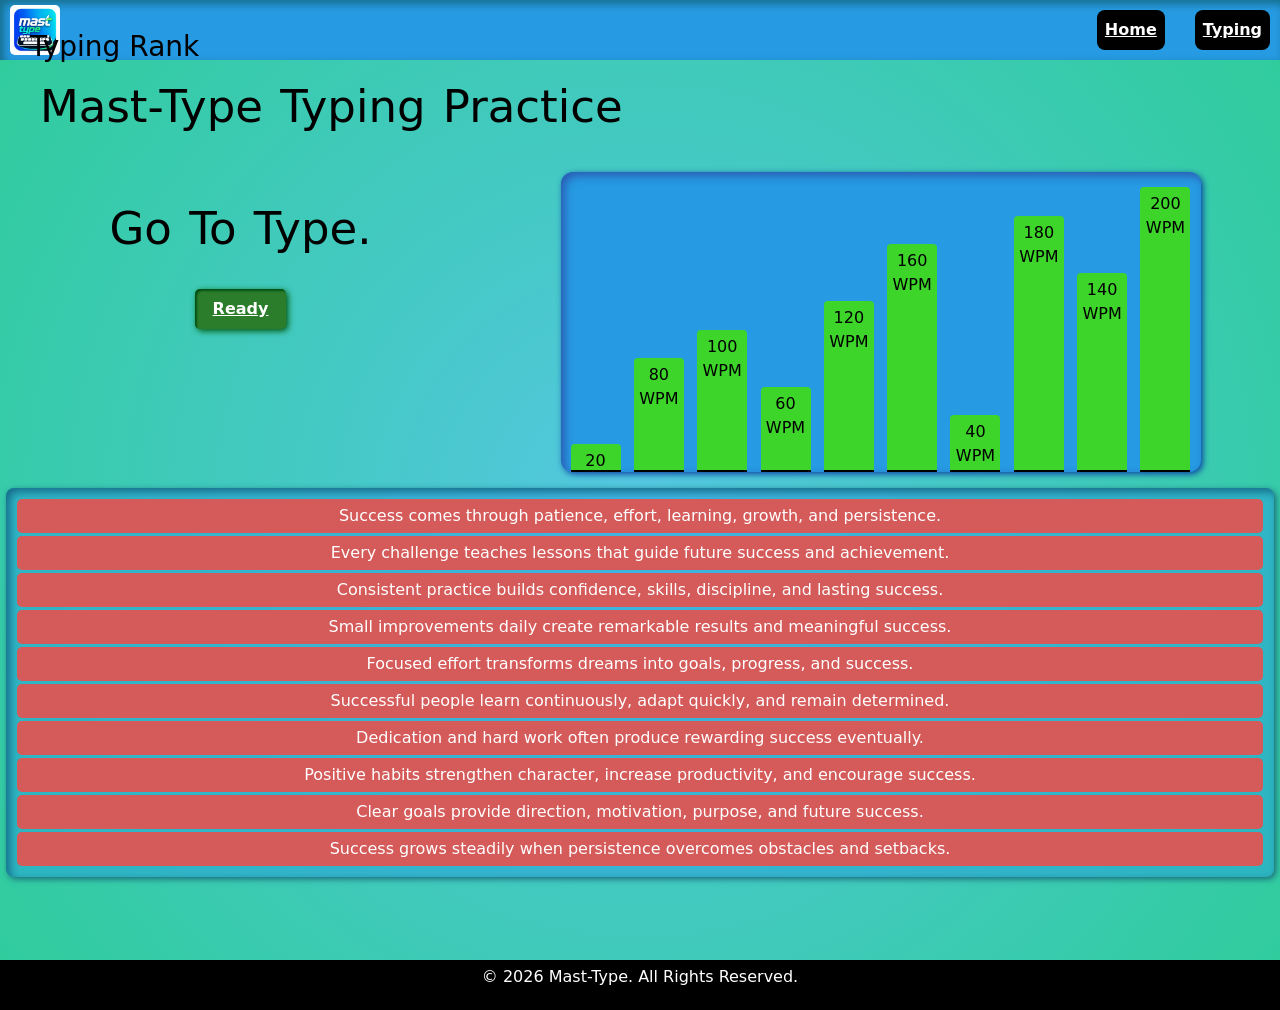
==== index.html @ 23160989 "Add files via upload" ====
<!doctype html>
<html lang="en">
  <head>
    <meta charset="UTF-8" />
    <meta name="viewport" content="width=device-width, initial-scale=1.0" />
       <link rel="icon" href="./favicon.png" type="image.png">

    <!-- SEO -->
    <title>Mast-Type | Free Typing Speed Test & Practice</title>
    <meta
      name="description"
      content="Improve your typing speed and accuracy with Mast-Type. Free typing tests, typing practice, WPM tracking and accuracy analysis."
    />

    <meta
      name="keywords"
      content="typing test, typing speed test, typing practice, wpm test, typing game, keyboard practice"
    />

    <meta name="author" content="Dev Kashyap" />

    <!-- Open Graph -->
    <meta property="og:title" content="Mast-Type" />
    <meta
      property="og:description"
      content="Free typing speed practice platform."
    />
    <meta property="og:type" content="website" />

    <!-- Theme -->
    <meta name="theme-color" content="#000000" />

    <!-- Robots -->
    <meta name="robots" content="index, follow" />

    
    <link href="https://cdn.jsdelivr.net/npm/bootstrap@5.3.8/dist/css/bootstrap.min.css" rel="stylesheet" integrity="sha384-sRIl4kxILFvY47J16cr9ZwB07vP4J8+LH7qKQnuqkuIAvNWLzeN8tE5YBujZqJLB" crossorigin="anonymous">
    <script src="https://cdn.jsdelivr.net/npm/bootstrap@5.3.8/dist/js/bootstrap.bundle.min.js" integrity="sha384-FKyoEForCGlyvwx9Hj09JcYn3nv7wiPVlz7YYwJrWVcXK/BmnVDxM+D2scQbITxI" crossorigin="anonymous"></script>
    <link rel="stylesheet" href="style.css" />
  </head>

  <body>
    <header class="header">
        <a href='./index.html' class="image"><img src="./favicon.png" alt="Logo" ></a>
      <nav class="header-nav" aria-label="Main Navigation">
        <a href="./index.html" aria-current="page">Home</a>
        <a href="./typing.html">Typing</a>
      </nav>
    </header>

    <main class="main">
      <h1 class="main-heading heading">Mast-Type Typing Practice</h1>

      <section class="result-start" aria-labelledby="practice-heading">
        <section class="information-buttons">
          <h2 id="practice-heading" class="heading">
            Go To Type<span class="loadtype" aria-hidden="true">.</span>
          </h2>

          <a
            href="./typing.html"
            class="ready"
            aria-label="Start Typing Practice"
          >
            Ready
          </a>
        </section>

        <section class="result" aria-labelledby="rank-heading">
          <h3 id="rank-heading">Typing Rank</h3>
        </section>
      </section>

      <section class="quotes" aria-label="Motivational Quotes"></section>
    </main>

    <footer class="footer">
      <p>© 2026 Mast-Type. All Rights Reserved.</p>
    </footer>
    <script src="script.js"></script>
  </body>
</html>
---- style.css ----
* {
    padding: 0;
    margin: 0;
    
    text-decoration: none;
    font-family: system-ui, -apple-system, BlinkMacSystemFont, 'Segoe UI', Roboto, Oxygen, Ubuntu, Cantarell, 'Open Sans', 'Helvetica Neue', sans-serif;
    color: rgb(0, 0, 0);
}
.main {
    background: radial-gradient(circle,rgb(84, 199, 225),rgb(48, 204, 157));
}
header {
    height: 60px;
    background-color: rgb(38, 154, 226);
    display: flex;
    align-items: center;
    justify-content: space-between;
    box-shadow: 4px 4px 8px rgb(22, 109, 138) inset, 2px 2px 6px rgb(26, 104, 122);
   

}
header a {
    font-weight: bold;
    transition: .2s ease-in-out;
    border-radius: 8px;
    padding: 8px;
    color: white;
    background: rgb(0, 0, 0); 
    margin: 10px;
    animation: scalex 2s ease-in-out infinite;

}
@keyframes scalex {
   0% {
        transform: scale(1.0);
    } 25% {
        transform: scale(1.1);

    } 
    50% {
        transform: scale(1.1);
    }
    75% {
        transform: scale(1.1);;

    } 100% {
        transform:  scale(1.0);;
    }
}
header a:hover {
    font-weight: bolder;
    color: rgb(206, 206, 206);
    transform: scale(1.1);
    
}
.header-nav {
    display: flex;
    gap: 10px;
}
.header-tooltip {
    border-radius: 8px;
    padding: 8px 16px;
    background: black;
    color: white;
}
.heading {
    padding: 20px 40px;
    font-size: 45px;
    color: rgb(0, 0, 0);
    word-spacing: 3px;
}
.result {
    border-radius: 12px;
    max-width: 50%;
    background: rgb(38, 154, 226);
    margin: 10px;
    min-width: 50%;
    flex-direction: row;
    display: flex;
    justify-content: space-between;
    align-items: flex-end;
    max-height: 300px;
    min-height: 300px;
    
    padding: 5px;
     overflow-y: hidden;  
    overflow-x: auto;

    box-shadow: 4px 4px 8px rgb(43, 92, 179) inset, 2px 2px 6px rgb(11, 64, 164) ;
    animation: move 3s ease-in-out infinite;
}

@keyframes move {
    0% {
        transform: rotate(0deg);
    } 25% {
        transform: rotate(2deg);

    } 
    50% {
        transform: rotate(0deg);
    }
    75% {
        transform: rotate(-2deg);

    } 100% {
        transform: rotate(0deg);
    }
    
}
.result::-webkit-scrollbar {
    background: transparent;
}
.result::-webkit-scrollbar-thumb {
    background: transparent;
}
.result .graph-stick {
    text-align:center;
    border-radius: 4px 4px 0 0px;
    display: block;
    border-bottom: 2px solid black;
    position: relative;
    bottom: -10px;
    padding: 5px;
    width: 50px;
    overflow-wrap: break-word;
    background: rgb(62, 213, 43);
    margin: 5px;
    position: relative;
}
/*   */

.result-start {
    display: flex;
    justify-content: space-around;
}

@media (max-width: 600px) {
    .result {
        min-width: 290px;
        
    }
    .information-buttons {
        align-items: center;
        display: flex;
        justify-content: center;
        flex-direction: column;
    }
    .result-start {
        flex-direction: column;
        align-items: center;
        
    }
    
}
.main {
    min-height: 100vh;

}

.ready {
    padding: 8px 18px;
    font-weight: bold;
    margin: 5px;
    background: rgb(43, 124, 43);
    border: none;
    box-shadow: 2px 2px 3px rgb(207, 207, 207);
    font-size: 16px;
    border-radius: 5px;
    box-shadow: 2px 2px 2px  rgb(1, 83, 20) inset, 2px 2px 6px rgb(0, 84, 7);
    color: white;
    animation: ready 2s ease-in-out infinite;
}

@keyframes ready {
    0% {
        transform: scale(1.1);
    } 50% {
        transform: scale(1.0);
    } 100% {
        transform: scale(1.1);
    }
}
.loadtype {
    animation: loadtype 1s steps(1) infinite;
}
@keyframes loadtype {
    0% {
        color: black;
    } 50%  {
        color: transparent
    } 100% {
        color: black;
    }
}
.information-buttons {
    display: flex;
    align-items: center;
    justify-content: flex-start;
    flex-direction: column;
    margin-top: 20px;
}
.footer {
    display:flex;
    align-items: center;
    background: black;
    justify-content: center;
    height: 50px;
    padding: 5px;
    color: rgb(255, 255, 255);
}
.footer * {
    color: inherit;
}

.quotes {
    padding: 8px;
    margin: 6px;
    border-radius: 8px;
    min-height: 40px;
    box-shadow: 4px 4px 8px rgb(22, 109, 138) inset, 2px 2px 6px rgb(26, 104, 122);
    
    
    background:  rgba(38, 154, 226, 0.454);
}
@keyframes quoteAnim {
    0% {
        word-spacing: 12px;

    } 20% {
        word-spacing: 2px;
    
    } 40% {
        word-spacing: 2px;
    
    } 60% {
        word-spacing: 2px;
    
    } 80% {
        word-spacing: 2px;
    } 100% {
        word-spacing: 12px;
    }
} 
.quote {
    padding: 5px;
    text-align: center;
    margin: 3px;
    display: flex;
    align-items: center;
    justify-content: center;
    background: rgb(213, 90, 90);
    border-radius: 5px;
    color: white;

}
.image {
    height: 50px;
    width: 50px;
    animation: none;
    border: none;
    background: none;
    padding: 0;


}
.image img {
    height: 50px;
    width: 50px;
    border-radius: 5px;
}
.main-heading {
    animation: headingAnim 5s ease-in-out infinite;


}
@keyframes headingAnim {
    0% {
        
        transform: scaley(1.2);
    } 20% {
        
        transform: scaley(1.0);
    } 40% {
        
        transform: scaley(1.0);
    } 60% {
        
        transform: scaley(1.0);
    } 80% {
        
        transform: scaley(1.0);
    } 100% {
        
        transform: scaley(1.2);
    }
}
.tooltip {
    color: white;
    background: black;
    min-width: auto;
    padding: 8px;
    margin: 4px;
    display: inline-block;
    border-radius: 5px;
    z-index: 3;
    scale: 0.000001;
    position: absolute;
     transform: translatex(-50%,-50%);
     right: -20px;
     top: -10px;
    transition: 0.3s ease-in-out;

    
}
 .graph-stick:hover .tooltip {
    scale: 1;

} 
#rank-heading {
    position: absolute;
    top: 30px;
    left: 30px;

}
@media (max-width: 600px) {
    .heading {
        font-size: 30px;
    }
    
    
}
@keyframes resultScroll {
    0% {
        translate: 0;
        transform: translate(0%,0%);
    } 100% { 
        transform: translate(-50%,0%);
    }
}
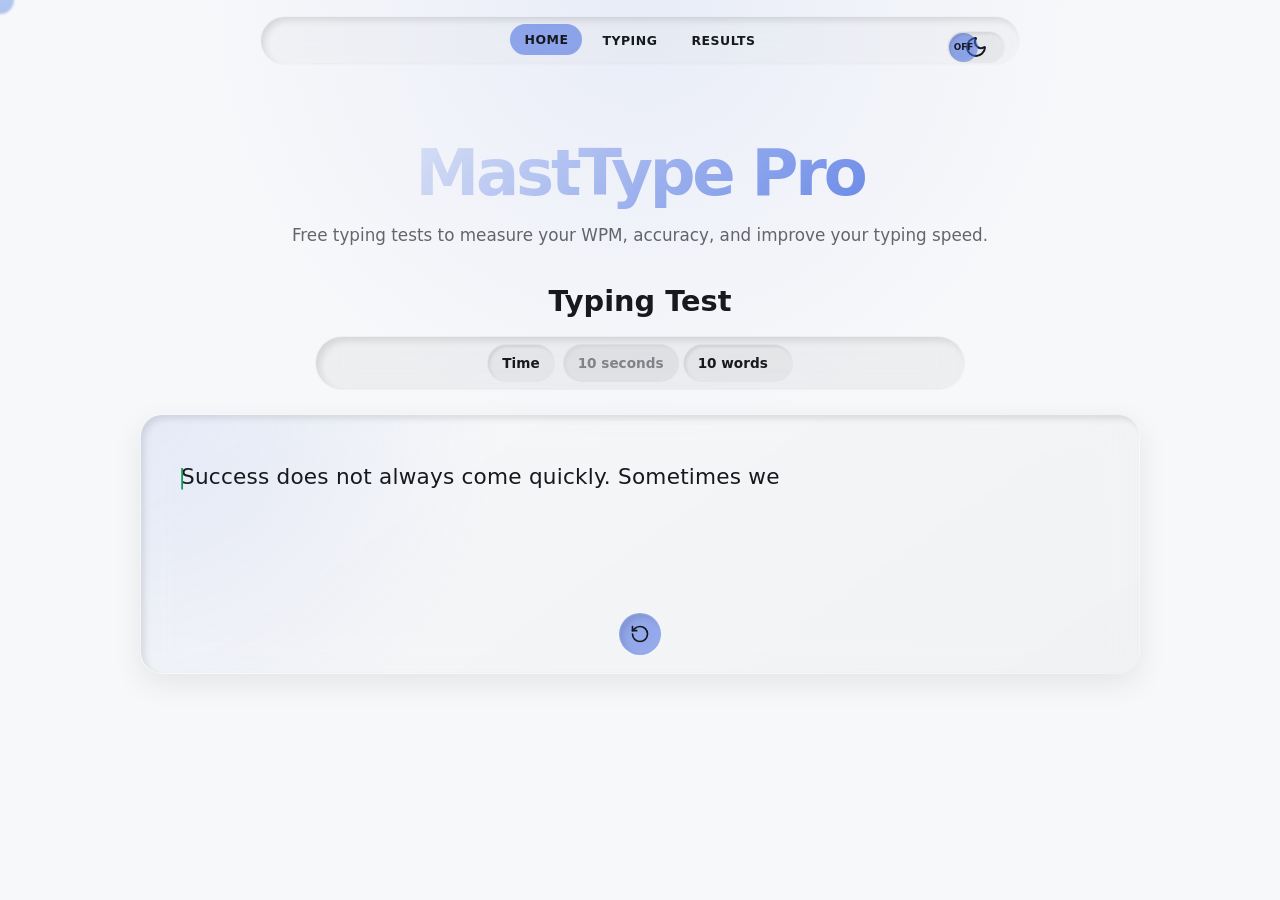
==== commit 0fda3441: "Add files via upload" ====
--- a/index.html
+++ b/index.html
@@ -1,82 +1,334 @@
-<!doctype html>
+<!DOCTYPE html>
+
 <html lang="en">
-  <head>
-    <meta charset="UTF-8" />
-    <meta name="viewport" content="width=device-width, initial-scale=1.0" />
-       <link rel="icon" href="./favicon.png" type="image.png">
-
-    <!-- SEO -->
-    <title>Mast-Type | Free Typing Speed Test & Practice</title>
-    <meta
-      name="description"
-      content="Improve your typing speed and accuracy with Mast-Type. Free typing tests, typing practice, WPM tracking and accuracy analysis."
-    />
-
-    <meta
-      name="keywords"
-      content="typing test, typing speed test, typing practice, wpm test, typing game, keyboard practice"
-    />
-
-    <meta name="author" content="Dev Kashyap" />
-
-    <!-- Open Graph -->
-    <meta property="og:title" content="Mast-Type" />
-    <meta
-      property="og:description"
-      content="Free typing speed practice platform."
-    />
-    <meta property="og:type" content="website" />
-
-    <!-- Theme -->
-    <meta name="theme-color" content="#000000" />
-
-    <!-- Robots -->
-    <meta name="robots" content="index, follow" />
-
-    
-    <link href="https://cdn.jsdelivr.net/npm/bootstrap@5.3.8/dist/css/bootstrap.min.css" rel="stylesheet" integrity="sha384-sRIl4kxILFvY47J16cr9ZwB07vP4J8+LH7qKQnuqkuIAvNWLzeN8tE5YBujZqJLB" crossorigin="anonymous">
-    <script src="https://cdn.jsdelivr.net/npm/bootstrap@5.3.8/dist/js/bootstrap.bundle.min.js" integrity="sha384-FKyoEForCGlyvwx9Hj09JcYn3nv7wiPVlz7YYwJrWVcXK/BmnVDxM+D2scQbITxI" crossorigin="anonymous"></script>
-    <link rel="stylesheet" href="style.css" />
-  </head>
-
-  <body>
-    <header class="header">
-        <a href='./index.html' class="image"><img src="./favicon.png" alt="Logo" ></a>
-      <nav class="header-nav" aria-label="Main Navigation">
-        <a href="./index.html" aria-current="page">Home</a>
-        <a href="./typing.html">Typing</a>
-      </nav>
-    </header>
-
-    <main class="main">
-      <h1 class="main-heading heading">Mast-Type Typing Practice</h1>
-
-      <section class="result-start" aria-labelledby="practice-heading">
-        <section class="information-buttons">
-          <h2 id="practice-heading" class="heading">
-            Go To Type<span class="loadtype" aria-hidden="true">.</span>
-          </h2>
-
-          <a
-            href="./typing.html"
-            class="ready"
-            aria-label="Start Typing Practice"
-          >
-            Ready
-          </a>
+<head>
+    <meta charset="UTF-8">
+
+<meta
+    name="viewport"
+    content="width=device-width, initial-scale=1.0"
+>
+
+<!-- Primary SEO -->
+<title>MastType Pro — Free Typing Test, WPM & Accuracy Tracker</title>
+
+<meta
+    name="description"
+    content="MastType Pro is a free online typing test and practice platform. Test your typing speed, measure WPM and accuracy, and improve your typing skills."
+>
+
+<meta
+    name="robots"
+    content="index, follow"
+>
+
+<meta
+    name="author"
+    content="MastType Pro"
+>
+
+<link
+    rel="canonical"
+    href="https://devskora.github.io/masttype/"
+>
+
+<!-- Open Graph / Social Sharing -->
+<meta
+    property="og:type"
+    content="website"
+>
+
+<meta
+    property="og:title"
+    content="MastType Pro — Free Typing Test"
+>
+
+<meta
+    property="og:description"
+    content="Test your typing speed, WPM and accuracy with MastType Pro."
+>
+
+<meta
+    property="og:url"
+    content="https://devskora.github.io/masttype/"
+>
+
+<meta
+    property="og:site_name"
+    content="MastType Pro"
+>
+
+<!-- Twitter / X -->
+<meta
+    name="twitter:card"
+    content="summary"
+>
+
+<meta
+    name="twitter:title"
+    content="MastType Pro — Free Typing Test"
+>
+
+<meta
+    name="twitter:description"
+    content="Free typing practice and typing tests with WPM and accuracy tracking."
+>
+
+<!-- Favicon -->
+<link
+    rel="icon"
+    href="./favicon.ico"
+>
+
+<!-- Stylesheet -->
+<link
+    rel="stylesheet"
+    href="./style.css"
+>
+   
+
+</head>
+
+<body>
+
+   
+<!-- Skip Navigation -->
+<a
+    class="skip-link"
+    href="#main-content"
+>
+    Skip to main content
+</a>
+
+<!-- Custom Cursor -->
+<div
+    class="cursor"
+    aria-hidden="true"
+></div>
+
+<header class="header">
+    <nav
+        class="header-nav"
+        aria-label="Main navigation"
+    >
+        <ul>
+            <li class="header-link-list-item">
+                <a
+                    href="./index.html"
+                    class="header-link"
+                    aria-current="page"
+                >
+                    HOME
+                </a>
+            </li>
+
+            <li class="header-link-list-item">
+                <a
+                    href="#typing"
+                    class="header-link"
+                >
+                    TYPING
+                </a>
+            </li>
+
+            <li class="header-link-list-item">
+                <a
+                    href="./result.html"
+                    class="header-link"
+                >
+                    RESULTS
+                </a>
+            </li>
+        </ul>
+
+        <button
+            type="button"
+            class="theme-btn"
+            aria-label="Switch to dark mode"
+            title="Toggle theme"
+        >
+            <svg
+                xmlns="http://www.w3.org/2000/svg"
+                width="24"
+                height="24"
+                viewBox="0 0 24 24"
+                fill="none"
+                stroke="currentColor"
+                stroke-width="2"
+                stroke-linecap="round"
+                stroke-linejoin="round"
+                aria-hidden="true"
+                focusable="false"
+            >
+                <path d="M20.985 12.486a9 9 0 1 1-9.473-9.472c.405-.022.617.46.402.803a6 6 0 0 0 8.268 8.268c.344-.215.825-.004.803.401"/>
+            </svg>
+        </button>
+    </nav>
+</header>
+
+<main
+    class="main"
+    id="main-content"
+>
+
+    <section
+        class="hero"
+        aria-labelledby="page-title"
+    >
+        <h1 id="page-title">
+            MastType Pro
+        </h1>
+
+        <p>
+            Free typing tests to measure your WPM, accuracy,
+            and improve your typing speed.
+        </p>
+    </section>
+
+    <section
+        class="typing"
+        id="typing"
+        aria-labelledby="typing-heading"
+    >
+
+        <h2
+            class="sub-heading"
+            id="typing-heading"
+        >
+            Typing Test
+        </h2>
+
+        <!-- Test Settings -->
+        <section
+            class="setting"
+            aria-label="Typing test settings"
+        >
+
+            <div class="mode sub-setting">
+                <button
+                    type="button"
+                    class="btn time-word"
+                    aria-pressed="true"
+                >
+                    Time
+                </button>
+            </div>
+
+            <div class="time sub-setting">
+
+                <div>
+                    <label
+                        for="time-controller"
+                        class="sr-only"
+                    >
+                        Test duration
+                    </label>
+
+                    <select
+                        class="btn time-controller"
+                        id="time-controller"
+                        name="time"
+                        disabled
+                    >
+                        <option value="10">10 seconds</option>
+                        <option value="20">20 seconds</option>
+                        <option value="30">30 seconds</option>
+                        <option value="45">45 seconds</option>
+                        <option value="60">1 minute</option>
+                        <option value="120">2 minutes</option>
+                    </select>
+                </div>
+
+                <div>
+                    <label
+                        for="word-controller"
+                        class="sr-only"
+                    >
+                        Number of words
+                    </label>
+
+                    <select
+                        class="btn word-controller"
+                        id="word-controller"
+                        name="words"
+                    >
+                        <option value="10">10 words</option>
+                        <option value="20">20 words</option>
+                        <option value="40">40 words</option>
+                        <option value="80">80 words</option>
+                        <option value="100">100 words</option>
+
+                    </select>
+
+                </div>
+
+            </div>
         </section>
 
-        <section class="result" aria-labelledby="rank-heading">
-          <h3 id="rank-heading">Typing Rank</h3>
+        <!-- Typing Area -->
+        <section
+            class="paragraph-area"
+            aria-label="Typing test area"
+        >
+
+            <p
+                class="paragraph"
+                aria-label="Text to type"
+            >
+                <span
+                    class="typed"
+                    aria-hidden="true"
+                ></span>
+
+                <span
+                    class="type-able-text"
+                ></span>
+            </p>
+
+            <!-- Live status for screen readers -->
+            <div
+                class="sr-only"
+                aria-live="polite"
+                aria-atomic="true"
+                id="typing-status"
+            ></div>
+
+            <button
+                type="button"
+                class="restart btn"
+                onclick="isRestart()"
+                aria-label="Restart typing test"
+                title="Restart typing test"
+            >
+                <svg
+                    xmlns="http://www.w3.org/2000/svg"
+                    width="24"
+                    height="24"
+                    viewBox="0 0 24 24"
+                    fill="none"
+                    stroke="currentColor"
+                    stroke-width="2"
+                    stroke-linecap="round"
+                    stroke-linejoin="round"
+                    aria-hidden="true"
+                    focusable="false"
+                >
+                    <path d="M3 12a9 9 0 1 0 9-9 9.75 9.75 0 0 0-6.74 2.74L3 8"/>
+                    <path d="M3 3v5h5"/>
+                </svg>
+            </button>
+
         </section>
-      </section>
-
-      <section class="quotes" aria-label="Motivational Quotes"></section>
-    </main>
-
-    <footer class="footer">
-      <p>© 2026 Mast-Type. All Rights Reserved.</p>
-    </footer>
-    <script src="script.js"></script>
-  </body>
+
+    </section>
+
+</main>
+
+
+
+<!-- Main JavaScript -->
+<script src="./script.js" module></script>
+
+
+</body>
 </html>
--- a/style.css
+++ b/style.css
@@ -1,340 +1,907 @@
+/* =========================================================
+MastType Pro — Modern UI + Accessibility CSS
+========================================================= */
+
+/* -------------------------
+Root Variables
+------------------------- */
+
+:root {
+--primary-background: rgba(128, 128, 128, 0.08);
+--primary-dark-background: #111318;
+
+   
+--primary-color: #f5f7fa;
+--primary-dark-color: #17191f;
+
+--primary-royal: rgba(65, 105, 225, 0.55);
+--secondary-royal: rgba(65, 145, 225, 0.55);
+
+--correct-color: #159957;
+--incorrect-color: #e63946;
+
+--disabled-background: rgba(100, 100, 100, 0.18);
+--disabled-color: rgba(150, 150, 150, 0.55);
+
+--border-light: rgba(255, 255, 255, 0.10);
+--border-dark: rgba(0, 0, 0, 0.08);
+
+--shadow-sm:
+    inset -2px -2px 3px rgba(255,255,255,0.04),
+    inset 2px 2px 3px rgba(0,0,0,0.08);
+
+--shadow-md:
+    inset -4px -4px 6px rgba(255,255,255,0.04),
+    inset 4px 4px 6px rgba(0,0,0,0.10);
+
+--shadow-out:
+    0 10px 30px rgba(0,0,0,0.08);
+
+--radius-sm: 8px;
+--radius-md: 14px;
+--radius-lg: 22px;
+--radius-pill: 999px;
+
+--transition: 0.25s ease;
+   
+
+}
+
+/* -------------------------
+Reset
+------------------------- */
+
 * {
-    padding: 0;
-    margin: 0;
-    
-    text-decoration: none;
-    font-family: system-ui, -apple-system, BlinkMacSystemFont, 'Segoe UI', Roboto, Oxygen, Ubuntu, Cantarell, 'Open Sans', 'Helvetica Neue', sans-serif;
-    color: rgb(0, 0, 0);
-}
+  margin: 0;
+  padding: 0;
+  box-sizing: border-box;
+  text-decoration: none;
+  font-family:
+  system-ui,
+  -apple-system,
+  BlinkMacSystemFont,
+  "Segoe UI",
+  Roboto,
+  Oxygen,
+  Ubuntu,
+  Cantarell,
+  "Open Sans",
+  "Helvetica Neue",
+  sans-serif;
+  }
+
+html {
+scroll-behavior: smooth;
+}
+
+body {
+min-height: 100vh;
+
+   
+display: flex;
+align-items: center;
+flex-direction: column;
+
+background: var(--primary-background);
+
+transition:
+    background-color var(--transition),
+    color var(--transition);
+   
+
+}
+
+body,
+body * {
+transition:
+background-color var(--transition),
+color var(--transition),
+border-color var(--transition),
+box-shadow var(--transition),
+transform var(--transition);
+}
+
+body[data-overflow="hide"] {
+overflow: hidden;
+}
+
+/* -------------------------
+Theme
+------------------------- */
+
+body[data-is-dark="true"] {
+background:
+radial-gradient(
+circle at top,
+rgba(65,105,225,0.10),
+transparent 40%
+),
+var(--primary-dark-background);
+}
+
+body[data-is-dark="true"] * {
+color: var(--primary-color);
+}
+
+body[data-is-dark="false"] {
+background:
+radial-gradient(
+circle at top,
+rgba(65,105,225,0.08),
+transparent 40%
+),
+#f7f8fa;
+}
+
+body[data-is-dark="false"] * {
+color: var(--primary-dark-color);
+}
+
+/* -------------------------
+Accessibility
+------------------------- */
+
+.sr-only {
+position: absolute;
+
+   
+width: 1px;
+height: 1px;
+
+padding: 0;
+margin: -1px;
+
+overflow: hidden;
+
+clip: rect(0, 0, 0, 0);
+
+white-space: nowrap;
+
+border: 0;
+   
+
+}
+
+.skip-link {
+position: fixed;
+
+   
+top: -100px;
+left: 20px;
+
+z-index: 9999;
+
+padding: 10px 16px;
+
+border-radius: var(--radius-pill);
+
+background: royalblue;
+color: white !important;
+
+text-decoration: none;
+
+box-shadow: var(--shadow-out);
+   
+
+}
+
+.skip-link:focus {
+top: 20px;
+}
+
+button:focus-visible,
+a:focus-visible,
+select:focus-visible {
+outline: 3px solid royalblue;
+outline-offset: 3px;
+}
+
+/* -------------------------
+Header
+------------------------- */
+
+.header {
+width: min(92%, 760px);
+
+   
+margin: 16px auto;
+
+padding: 8px 12px;
+
+display: flex;
+align-items: center;
+justify-content: center;
+
+background: rgba(185,185,185,0.08);
+
+border: 1px solid var(--border-light);
+
+border-radius: var(--radius-pill);
+
+backdrop-filter: blur(18px);
+-webkit-backdrop-filter: blur(18px);
+
+box-shadow: var(--shadow-md);
+   
+
+}
+
+.header-nav {
+width: 100%;
+
+   
+display: flex;
+align-items: center;
+justify-content: center;
+
+position: relative;
+   
+
+}
+
+.header-nav ul {
+list-style: none;
+
+   
+display: flex;
+align-items: center;
+
+gap: 6px;
+   
+
+}
+
+.header-link {
+display: block;
+
+   
+padding: 8px 14px;
+
+border-radius: var(--radius-pill);
+
+font-size: 0.78rem;
+font-weight: 700;
+
+letter-spacing: 0.04em;
+   
+
+}
+
+.header-link:hover,
+.header-link[aria-current="page"] {
+background: var(--primary-royal);
+
+   
+transform: translateY(-1px);
+   
+
+}
+
+/* -------------------------
+Theme Button
+------------------------- */
+
+.theme-btn {
+position: fixed;
+
+   
+top: 14px;
+right: 14px;
+
+width: 58px;
+height: 32px;
+
+display: flex;
+align-items: center;
+justify-content: center;
+
+border: 1px solid var(--border-light);
+
+border-radius: var(--radius-pill);
+
+background: var(--primary-background);
+
+backdrop-filter: blur(20px);
+-webkit-backdrop-filter: blur(20px);
+
+box-shadow: var(--shadow-sm);
+
+cursor: pointer;
+
+z-index: 20;
+   
+
+}
+
+.theme-btn:hover {
+transform: scale(1.05);
+}
+
+.theme-btn::after {
+content: "OFF";
+
+   
+position: absolute;
+
+left: 1px;
+
+width: 29px;
+height: 29px;
+
+display: flex;
+align-items: center;
+justify-content: center;
+
+border-radius: 50%;
+
+background: var(--primary-royal);
+
+font-size: 0.55rem;
+font-weight: 800;
+
+box-shadow: var(--shadow-sm);
+   
+
+}
+
+.active-theme-dark::after {
+left: calc(100% - 30px);
+
+   
+content: "ON";
+   
+
+}
+
+/* -------------------------
+Main
+------------------------- */
+
 .main {
-    background: radial-gradient(circle,rgb(84, 199, 225),rgb(48, 204, 157));
-}
-header {
-    height: 60px;
-    background-color: rgb(38, 154, 226);
-    display: flex;
-    align-items: center;
-    justify-content: space-between;
-    box-shadow: 4px 4px 8px rgb(22, 109, 138) inset, 2px 2px 6px rgb(26, 104, 122);
-   
-
-}
-header a {
-    font-weight: bold;
-    transition: .2s ease-in-out;
-    border-radius: 8px;
-    padding: 8px;
-    color: white;
-    background: rgb(0, 0, 0); 
-    margin: 10px;
-    animation: scalex 2s ease-in-out infinite;
-
-}
-@keyframes scalex {
-   0% {
-        transform: scale(1.0);
-    } 25% {
-        transform: scale(1.1);
-
-    } 
-    50% {
-        transform: scale(1.1);
-    }
-    75% {
-        transform: scale(1.1);;
-
-    } 100% {
-        transform:  scale(1.0);;
-    }
-}
-header a:hover {
-    font-weight: bolder;
-    color: rgb(206, 206, 206);
-    transform: scale(1.1);
-    
-}
+width: min(1200px, 94%);
+
+   
+display: flex;
+flex-direction: column;
+align-items: center;
+
+padding: 30px 0 60px;
+   
+
+}
+
+/* -------------------------
+Hero
+------------------------- */
+
+.hero {
+text-align: center;
+
+   
+margin: 25px 0 35px;
+
+max-width: 700px;
+   
+
+}
+
+.hero h1 {
+font-size: clamp(2rem, 6vw, 4rem);
+
+   
+font-weight: 800;
+
+letter-spacing: -0.05em;
+
+background:
+    linear-gradient(
+        135deg,
+        currentColor,
+        rgba(65,105,225,0.9)
+    );
+
+background-clip: text;
+-webkit-background-clip: text;
+
+color: transparent !important;
+   
+
+}
+
+.hero p {
+margin-top: 12px;
+
+   
+opacity: 0.65;
+
+font-size: clamp(0.9rem, 2vw, 1.05rem);
+
+line-height: 1.6;
+   
+
+}
+
+/* -------------------------
+Typing Section
+------------------------- */
+
+.typing {
+width: 100%;
+
+   
+display: flex;
+flex-direction: column;
+align-items: center;
+   
+
+}
+
+.sub-heading {
+margin-bottom: 18px;
+
+   
+font-size: clamp(1.3rem, 3vw, 1.8rem);
+
+font-weight: 750;
+   
+
+}
+
+/* -------------------------
+Settings
+------------------------- */
+
+.setting {
+width: min(650px, 100%);
+
+   
+display: flex;
+align-items: center;
+justify-content: center;
+
+gap: 8px;
+
+padding: 7px;
+
+background: var(--primary-background);
+
+border: 1px solid var(--border-light);
+
+border-radius: var(--radius-pill);
+
+box-shadow: var(--shadow-md);
+
+backdrop-filter: blur(16px);
+-webkit-backdrop-filter: blur(16px);
+
+margin-bottom: 24px;
+   
+
+}
+
+.sub-setting {
+display: flex;
+align-items: center;
+justify-content: center;
+
+   
+gap: 4px;
+   
+
+}
+
+.btn {
+min-height: 38px;
+
+   
+padding: 8px 14px;
+
+border: 1px solid transparent;
+
+border-radius: var(--radius-pill);
+
+background: var(--primary-background);
+
+box-shadow: var(--shadow-sm);
+
+cursor: pointer;
+
+font-size: 0.85rem;
+font-weight: 650;
+   
+
+}
+
+.btn:hover {
+background: var(--primary-royal);
+
+   
+transform: translateY(-1px);
+   
+
+}
+
+.btn:active {
+transform: scale(0.97);
+}
+
+.btn:disabled {
+opacity: 0.5;
+
+   
+cursor: not-allowed;
+
+background: var(--disabled-background);
+   
+
+}
+
+select {
+cursor: pointer;
+
+   
+appearance: none;
+-webkit-appearance: none;
+
+padding-right: 30px;
+
+background-image:
+    linear-gradient(
+        45deg,
+        transparent 50%,
+        currentColor 50%
+    ),
+    linear-gradient(
+        135deg,
+        currentColor 50%,
+        transparent 50%
+    );
+
+background-position:
+    calc(100% - 14px) 16px,
+    calc(100% - 9px) 16px;
+
+background-size:
+    5px 5px,
+    5px 5px;
+
+background-repeat: no-repeat;
+   
+
+}
+
+/* -------------------------
+Typing Area
+------------------------- */
+
+.paragraph-area {
+width: min(1000px, 100%);
+
+   
+min-height: 260px;
+
+position: relative;
+
+display: flex;
+align-items: flex-start;
+justify-content: center;
+
+padding: clamp(20px, 4vw, 40px);
+
+background:
+    linear-gradient(
+        145deg,
+        rgba(255,255,255,0.03),
+        rgba(128,128,128,0.05)
+    );
+
+border: 1px solid var(--border-light);
+
+border-radius: var(--radius-lg);
+
+box-shadow:
+    var(--shadow-md),
+    var(--shadow-out);
+
+backdrop-filter: blur(18px);
+-webkit-backdrop-filter: blur(18px);
+
+overflow: hidden;
+   
+
+}
+
+.paragraph-area::before {
+content: "";
+
+   
+position: absolute;
+
+inset: 0;
+
+pointer-events: none;
+
+background:
+    radial-gradient(
+        circle at top left,
+        rgba(65,105,225,0.10),
+        transparent 35%
+    );
+   
+
+}
+
+.paragraph {
+width: 100%;
+
+   
+position: relative;
+
+z-index: 1;
+
+font-size: clamp(1rem, 2vw, 1.35rem);
+
+line-height: 2;
+
+letter-spacing: 0.01em;
+
+user-select: none;
+
+}
+
+.typed {
+color: var(--correct-color) !important;
+position: relative;
+padding: 0;
+
+}
+
+
+.typed-character {
+color: var(--correct-color) !important;
+}
+
+.wrong-character {
+color: var(--incorrect-color) !important;
+}
+
+.paragraph-area[data-focus="true"] .typed::after {
+content: "|";
+
+position: absolute;
+right: -5px;
+
+
+animation: cursorBlink 0.9s infinite;
+   
+
+}
+
+@keyframes cursorBlink {
+0%,
+45% {
+opacity: 1;
+}
+
+
+46%,
+100% {
+    opacity: 0;
+}
+
+
+}
+
+/* -------------------------
+Restart Button
+------------------------- */
+
+.restart {
+position: absolute;
+
+
+bottom: 18px;
+left: 50%;
+
+transform: translateX(-50%);
+
+width: 42px;
+height: 42px;
+
+display: flex;
+align-items: center;
+justify-content: center;
+
+padding: 0;
+
+border-radius: 50%;
+
+background: var(--primary-royal);
+
+box-shadow: var(--shadow-md);
+
+z-index: 3;
+
+
+}
+
+.restart:hover {
+transform: translateX(-50%) rotate(-25deg) scale(1.08);
+}
+
+.restart svg {
+width: 20px;
+height: 20px;
+}
+
+/* -------------------------
+Custom Cursor
+------------------------- */
+
+.cursor {
+position: fixed;
+
+
+width: 28px;
+height: 28px;
+
+top: 0;
+left: 0;
+
+border-radius: 50%;
+
+background:
+    linear-gradient(
+        to top,
+        var(--primary-royal),
+        var(--secondary-royal)
+    );
+
+pointer-events: none;
+
+transform: translate(-50%, -50%);
+
+z-index: 999;
+
+opacity: 0.7;
+
+filter: blur(1px);
+
+
+}
+
+@media (hover: none), (pointer: coarse) {
+.cursor {
+display: none;
+}
+}
+
+/* -------------------------
+Results
+------------------------- */
+
+.result {
+position: fixed;
+
+
+inset: 20px;
+
+padding: 24px;
+
+display: flex;
+flex-direction: column;
+
+align-items: center;
+justify-content: center;
+
+gap: 18px;
+
+border: 1px solid var(--border-light);
+
+border-radius: var(--radius-lg);
+
+background: rgba(128,128,128,0.08);
+
+backdrop-filter: blur(20px);
+-webkit-backdrop-filter: blur(20px);
+
+box-shadow: var(--shadow-out);
+
+
+}
+
+/* -------------------------
+Mobile
+------------------------- */
+
+@media (max-width: 650px) {
+
+
+.header {
+    width: 94%;
+
+    margin-top: 10px;
+}
+
 .header-nav {
-    display: flex;
-    gap: 10px;
-}
-.header-tooltip {
-    border-radius: 8px;
-    padding: 8px 16px;
-    background: black;
-    color: white;
-}
-.heading {
-    padding: 20px 40px;
-    font-size: 45px;
-    color: rgb(0, 0, 0);
-    word-spacing: 3px;
-}
-.result {
-    border-radius: 12px;
-    max-width: 50%;
-    background: rgb(38, 154, 226);
-    margin: 10px;
-    min-width: 50%;
-    flex-direction: row;
-    display: flex;
-    justify-content: space-between;
-    align-items: flex-end;
-    max-height: 300px;
+    justify-content: flex-start;
+}
+
+.header-nav ul {
+    width: 100%;
+
+    justify-content: center;
+}
+
+.header-link {
+    padding: 7px 10px;
+
+    font-size: 0.7rem;
+}
+
+.theme-btn {
+    position: fixed;
+
+    top: auto;
+    right: 14px;
+    bottom: 14px;
+}
+
+.main {
+    padding-top: 15px;
+}
+
+.hero {
+    margin-top: 20px;
+}
+
+.setting {
+    width: 100%;
+
+    flex-wrap: wrap;
+
+    border-radius: var(--radius-md);
+}
+
+.sub-setting {
+    width: 100%;
+}
+
+.paragraph-area {
     min-height: 300px;
-    
-    padding: 5px;
-     overflow-y: hidden;  
-    overflow-x: auto;
-
-    box-shadow: 4px 4px 8px rgb(43, 92, 179) inset, 2px 2px 6px rgb(11, 64, 164) ;
-    animation: move 3s ease-in-out infinite;
-}
-
-@keyframes move {
-    0% {
-        transform: rotate(0deg);
-    } 25% {
-        transform: rotate(2deg);
-
-    } 
-    50% {
-        transform: rotate(0deg);
-    }
-    75% {
-        transform: rotate(-2deg);
-
-    } 100% {
-        transform: rotate(0deg);
-    }
-    
-}
-.result::-webkit-scrollbar {
-    background: transparent;
-}
-.result::-webkit-scrollbar-thumb {
-    background: transparent;
-}
-.result .graph-stick {
-    text-align:center;
-    border-radius: 4px 4px 0 0px;
-    display: block;
-    border-bottom: 2px solid black;
-    position: relative;
-    bottom: -10px;
-    padding: 5px;
-    width: 50px;
-    overflow-wrap: break-word;
-    background: rgb(62, 213, 43);
-    margin: 5px;
-    position: relative;
-}
-/*   */
-
-.result-start {
-    display: flex;
-    justify-content: space-around;
-}
-
-@media (max-width: 600px) {
-    .result {
-        min-width: 290px;
-        
-    }
-    .information-buttons {
-        align-items: center;
-        display: flex;
-        justify-content: center;
-        flex-direction: column;
-    }
-    .result-start {
-        flex-direction: column;
-        align-items: center;
-        
-    }
-    
-}
-.main {
-    min-height: 100vh;
-
-}
-
-.ready {
-    padding: 8px 18px;
-    font-weight: bold;
-    margin: 5px;
-    background: rgb(43, 124, 43);
-    border: none;
-    box-shadow: 2px 2px 3px rgb(207, 207, 207);
-    font-size: 16px;
-    border-radius: 5px;
-    box-shadow: 2px 2px 2px  rgb(1, 83, 20) inset, 2px 2px 6px rgb(0, 84, 7);
-    color: white;
-    animation: ready 2s ease-in-out infinite;
-}
-
-@keyframes ready {
-    0% {
-        transform: scale(1.1);
-    } 50% {
-        transform: scale(1.0);
-    } 100% {
-        transform: scale(1.1);
-    }
-}
-.loadtype {
-    animation: loadtype 1s steps(1) infinite;
-}
-@keyframes loadtype {
-    0% {
-        color: black;
-    } 50%  {
-        color: transparent
-    } 100% {
-        color: black;
-    }
-}
-.information-buttons {
-    display: flex;
-    align-items: center;
-    justify-content: flex-start;
-    flex-direction: column;
-    margin-top: 20px;
-}
-.footer {
-    display:flex;
-    align-items: center;
-    background: black;
-    justify-content: center;
-    height: 50px;
-    padding: 5px;
-    color: rgb(255, 255, 255);
-}
-.footer * {
-    color: inherit;
-}
-
-.quotes {
-    padding: 8px;
-    margin: 6px;
-    border-radius: 8px;
-    min-height: 40px;
-    box-shadow: 4px 4px 8px rgb(22, 109, 138) inset, 2px 2px 6px rgb(26, 104, 122);
-    
-    
-    background:  rgba(38, 154, 226, 0.454);
-}
-@keyframes quoteAnim {
-    0% {
-        word-spacing: 12px;
-
-    } 20% {
-        word-spacing: 2px;
-    
-    } 40% {
-        word-spacing: 2px;
-    
-    } 60% {
-        word-spacing: 2px;
-    
-    } 80% {
-        word-spacing: 2px;
-    } 100% {
-        word-spacing: 12px;
-    }
-} 
-.quote {
-    padding: 5px;
-    text-align: center;
-    margin: 3px;
-    display: flex;
-    align-items: center;
-    justify-content: center;
-    background: rgb(213, 90, 90);
-    border-radius: 5px;
-    color: white;
-
-}
-.image {
-    height: 50px;
-    width: 50px;
-    animation: none;
-    border: none;
-    background: none;
-    padding: 0;
-
-
-}
-.image img {
-    height: 50px;
-    width: 50px;
-    border-radius: 5px;
-}
-.main-heading {
-    animation: headingAnim 5s ease-in-out infinite;
-
-
-}
-@keyframes headingAnim {
-    0% {
-        
-        transform: scaley(1.2);
-    } 20% {
-        
-        transform: scaley(1.0);
-    } 40% {
-        
-        transform: scaley(1.0);
-    } 60% {
-        
-        transform: scaley(1.0);
-    } 80% {
-        
-        transform: scaley(1.0);
-    } 100% {
-        
-        transform: scaley(1.2);
-    }
-}
-.tooltip {
-    color: white;
-    background: black;
-    min-width: auto;
-    padding: 8px;
-    margin: 4px;
-    display: inline-block;
-    border-radius: 5px;
-    z-index: 3;
-    scale: 0.000001;
-    position: absolute;
-     transform: translatex(-50%,-50%);
-     right: -20px;
-     top: -10px;
-    transition: 0.3s ease-in-out;
-
-    
-}
- .graph-stick:hover .tooltip {
-    scale: 1;
-
-} 
-#rank-heading {
-    position: absolute;
-    top: 30px;
-    left: 30px;
-
-}
-@media (max-width: 600px) {
-    .heading {
-        font-size: 30px;
-    }
-    
-    
-}
-@keyframes resultScroll {
-    0% {
-        translate: 0;
-        transform: translate(0%,0%);
-    } 100% { 
-        transform: translate(-50%,0%);
-    }
-}+
+    padding: 20px 16px;
+}
+
+.paragraph {
+    font-size: 1rem;
+
+    line-height: 1.9;
+}
+
+.restart {
+    bottom: 12px;
+}
+
+
+}
+
+/* -------------------------
+Reduced Motion
+------------------------- */
+
+@media (prefers-reduced-motion: reduce) {
+
+
+*,
+*::before,
+*::after {
+    scroll-behavior: auto !important;
+
+    transition-duration: 0.01ms !important;
+    animation-duration: 0.01ms !important;
+    animation-iteration-count: 1 !important;
+}
+   
+
+}
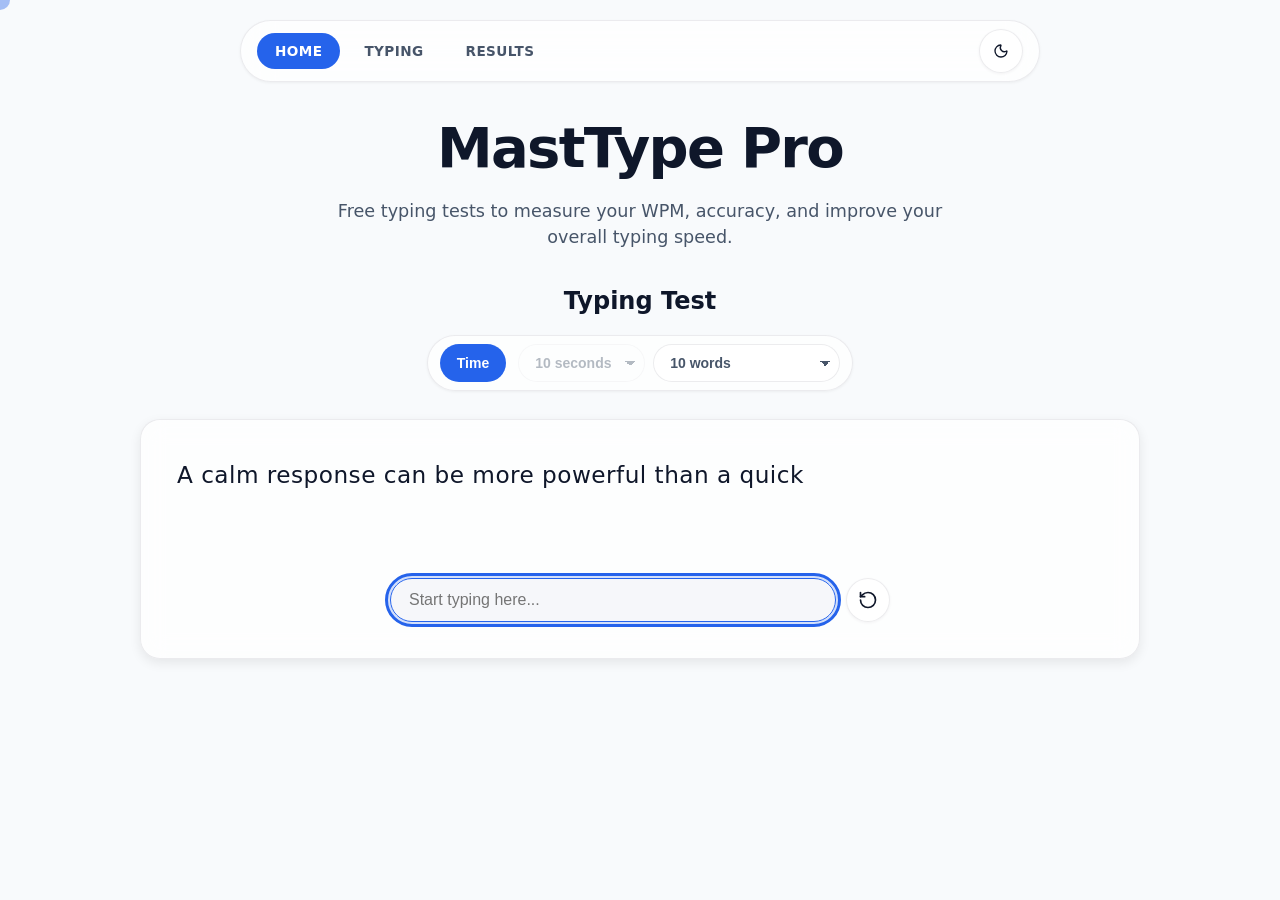
==== commit 1d577b7b: "Add files via upload" ====
--- a/index.html
+++ b/index.html
@@ -1,334 +1,242 @@
-<!DOCTYPE html>
-
-<html lang="en">
-<head>
-    <meta charset="UTF-8">
-
-<meta
-    name="viewport"
-    content="width=device-width, initial-scale=1.0"
->
-
-<!-- Primary SEO -->
-<title>MastType Pro — Free Typing Test, WPM & Accuracy Tracker</title>
-
-<meta
-    name="description"
-    content="MastType Pro is a free online typing test and practice platform. Test your typing speed, measure WPM and accuracy, and improve your typing skills."
->
-
-<meta
-    name="robots"
-    content="index, follow"
->
-
-<meta
-    name="author"
-    content="MastType Pro"
->
-
-<link
-    rel="canonical"
-    href="https://devskora.github.io/masttype/"
->
-
-<!-- Open Graph / Social Sharing -->
-<meta
-    property="og:type"
-    content="website"
->
-
-<meta
-    property="og:title"
-    content="MastType Pro — Free Typing Test"
->
-
-<meta
-    property="og:description"
-    content="Test your typing speed, WPM and accuracy with MastType Pro."
->
-
-<meta
-    property="og:url"
-    content="https://devskora.github.io/masttype/"
->
-
-<meta
-    property="og:site_name"
-    content="MastType Pro"
->
-
-<!-- Twitter / X -->
-<meta
-    name="twitter:card"
-    content="summary"
->
-
-<meta
-    name="twitter:title"
-    content="MastType Pro — Free Typing Test"
->
-
-<meta
-    name="twitter:description"
-    content="Free typing practice and typing tests with WPM and accuracy tracking."
->
-
-<!-- Favicon -->
-<link
-    rel="icon"
-    href="./favicon.ico"
->
-
-<!-- Stylesheet -->
-<link
-    rel="stylesheet"
-    href="./style.css"
->
-   
-
-</head>
-
-<body>
-
-   
-<!-- Skip Navigation -->
-<a
-    class="skip-link"
-    href="#main-content"
->
-    Skip to main content
-</a>
-
-<!-- Custom Cursor -->
-<div
-    class="cursor"
-    aria-hidden="true"
-></div>
-
-<header class="header">
-    <nav
-        class="header-nav"
-        aria-label="Main navigation"
-    >
+<!doctype html>
+<html lang="en" dir="ltr">
+  <head>
+    <meta charset="UTF-8" />
+    <meta name="viewport" content="width=device-width, initial-scale=1.0" />
+    <meta name="theme-color" content="#ffffff" />
+
+    <!-- Primary SEO -->
+    <title>MastType Pro — Free Typing Test, WPM & Accuracy Tracker</title>
+    <meta
+      name="description"
+      content="MastType Pro is a free online typing test and practice platform. Test your typing speed, measure WPM and accuracy, and improve your typing skills seamlessly."
+    />
+    <meta
+      name="keywords"
+      content="typing test, WPM test, typing speed test, practice typing, accuracy tracker"
+    />
+
+    <link rel="icon" type="image/x-icon" href="favicon.png" />
+
+    <meta name="robots" content="index, follow, max-image-preview:large" />
+    <meta name="author" content="MastType Pro" />
+    <link rel="canonical" href="https://devskora.github.io/masttype/" />
+
+    <!-- Open Graph / Facebook / LinkedIn -->
+    <meta property="og:type" content="website" />
+    <meta
+      property="og:title"
+      content="MastType Pro — Free Typing Test & WPM Tracker"
+    />
+    <meta
+      property="og:description"
+      content="Test your typing speed, measure WPM and accuracy with MastType Pro. Free online practice platform."
+    />
+    <meta property="og:url" content="https://devskora.github.io/masttype/" />
+    <meta property="og:site_name" content="MastType Pro" />
+    <meta property="og:locale" content="en_US" />
+
+    <!-- Twitter / X -->
+    <meta name="twitter:card" content="summary_large_image" />
+    <meta name="twitter:title" content="MastType Pro — Free Typing Test" />
+    <meta
+      name="twitter:description"
+      content="Free typing practice and typing tests with real-time WPM and accuracy tracking."
+    />
+
+    <!-- Favicon -->
+    <link rel="icon" href="./favicon.png" sizes="any" />
+
+    <!-- Stylesheet -->
+    <link rel="stylesheet" href="./style.css" />
+
+    <!-- Structured Data / JSON-LD for SEO -->
+    <script type="application/ld+json">
+      {
+        "@context": "https://schema.org",
+        "@type": "WebApplication",
+        "name": "MastType Pro",
+        "url": "https://devskora.github.io/masttype/",
+        "description": "Free online typing test and practice platform to measure WPM and accuracy.",
+        "applicationCategory": "EducationalApplication",
+        "operatingSystem": "All",
+        "offers": {
+          "@type": "Offer",
+          "price": "0",
+          "priceCurrency": "USD"
+        }
+      }
+    </script>
+  </head>
+
+  <body>
+    <!-- Skip Navigation for Screen Readers & Keyboard Users -->
+    <a class="skip-link" href="#main-content">Skip to main content</a>
+
+    <!-- Custom Cursor -->
+    <div class="cursor" aria-hidden="true"></div>
+
+    <header class="header">
+      <nav class="header-nav" aria-label="Main navigation">
         <ul>
-            <li class="header-link-list-item">
-                <a
-                    href="./index.html"
-                    class="header-link"
-                    aria-current="page"
-                >
-                    HOME
-                </a>
-            </li>
-
-            <li class="header-link-list-item">
-                <a
-                    href="#typing"
-                    class="header-link"
-                >
-                    TYPING
-                </a>
-            </li>
-
-            <li class="header-link-list-item">
-                <a
-                    href="./result.html"
-                    class="header-link"
-                >
-                    RESULTS
-                </a>
-            </li>
+          <li class="header-link-list-item">
+            <a href="./index.html" class="header-link" aria-current="page"
+              >HOME</a
+            >
+          </li>
+          <li class="header-link-list-item">
+            <a href="#typing" class="header-link">TYPING</a>
+          </li>
+          <li class="header-link-list-item">
+            <a href="./result.html" class="header-link">RESULTS</a>
+          </li>
         </ul>
 
         <button
+          type="button"
+          class="theme-btn"
+          aria-label="Switch to dark mode"
+          title="Toggle theme"
+        >
+          <svg
+            xmlns="http://www.w3.org/2000/svg"
+            width="24"
+            height="24"
+            viewBox="0 0 24 24"
+            fill="none"
+            stroke="currentColor"
+            stroke-width="2"
+            stroke-linecap="round"
+            stroke-linejoin="round"
+            aria-hidden="true"
+            focusable="false"
+          >
+            <path
+              d="M20.985 12.486a9 9 0 1 1-9.473-9.472c.405-.022.617.46.402.803a6 6 0 0 0 8.268 8.268c.344-.215.825-.004.803.401"
+            />
+          </svg>
+        </button>
+      </nav>
+    </header>
+
+    <main class="main" id="main-content">
+      <section class="hero" aria-labelledby="page-title">
+        <h1 id="page-title">MastType Pro</h1>
+        <p>
+          Free typing tests to measure your WPM, accuracy, and improve your
+          overall typing speed.
+        </p>
+      </section>
+
+      <section class="typing" id="typing" aria-labelledby="typing-heading">
+        <h2 class="sub-heading" id="typing-heading">Typing Test</h2>
+
+        <!-- Test Settings -->
+        <form
+          class="setting"
+          aria-label="Typing test settings"
+          id="typing-settings"
+        >
+          <div class="mode sub-setting">
+            <button type="button" class="btn time-word" aria-pressed="true">
+              Time
+            </button>
+          </div>
+
+          <div class="time sub-setting">
+            <div>
+              <label for="time-controller" class="sr-only">Test duration</label>
+              <select
+                class="btn time-controller"
+                id="time-controller"
+                name="time"
+                disabled
+              >
+                <option value="10">10 seconds</option>
+                <option value="20">20 seconds</option>
+                <option value="30">30 seconds</option>
+                <option value="45">45 seconds</option>
+                <option value="60">1 minute</option>
+                <option value="120">2 minutes</option>
+              </select>
+            </div>
+
+            <div>
+              <label for="word-controller" class="sr-only"
+                >Number of words</label
+              >
+              <select
+                class="btn word-controller"
+                id="word-controller"
+                name="words"
+              >
+                <option value="10">10 words</option>
+                <option value="20">20 words</option>
+                <option value="40">40 words</option>
+                <option value="80">80 words</option>
+                <option value="100">100 words</option>
+                <option value="complete-paragraph">Complete Paragraph</option>
+              </select>
+            </div>
+          </div>
+        </form>
+
+        <!-- Typing Area -->
+        <section class="paragraph-area" aria-label="Typing test area">
+          <div class="paragraph" aria-label="Text display container">
+            <span class="typed" aria-hidden="true"></span>
+            <span class="type-able-text" id="target-text"></span>
+          </div>
+
+          <label for="user-typing-input" class="sr-only"
+            >Type the text here</label
+          >
+          <div class="input-container">
+            <input
+            type="text"
+            id="user-typing-input"
+            placeholder="Start typing here..."
+            class="user-input"
+            autocomplete="off"
+            capitalize="none"
+            spellcheck="false"
+          />
+          <button
             type="button"
-            class="theme-btn"
-            aria-label="Switch to dark mode"
-            title="Toggle theme"
-        >
+            class="restart btn"
+            aria-label="Restart typing test"
+            title="Restart typing test"
+          >
             <svg
-                xmlns="http://www.w3.org/2000/svg"
-                width="24"
-                height="24"
-                viewBox="0 0 24 24"
-                fill="none"
-                stroke="currentColor"
-                stroke-width="2"
-                stroke-linecap="round"
-                stroke-linejoin="round"
-                aria-hidden="true"
-                focusable="false"
+              xmlns="http://www.w3.org/2000/svg"
+              width="24"
+              height="24"
+              viewBox="0 0 24 24"
+              fill="none"
+              stroke="currentColor"
+              stroke-width="2"
+              stroke-linecap="round"
+              stroke-linejoin="round"
+              aria-hidden="true"
+              focusable="false"
             >
-                <path d="M20.985 12.486a9 9 0 1 1-9.473-9.472c.405-.022.617.46.402.803a6 6 0 0 0 8.268 8.268c.344-.215.825-.004.803.401"/>
+              <path d="M3 12a9 9 0 1 0 9-9 9.75 9.75 0 0 0-6.74 2.74L3 8" />
+              <path d="M3 3v5h5" />
             </svg>
-        </button>
-    </nav>
-</header>
-
-<main
-    class="main"
-    id="main-content"
->
-
-    <section
-        class="hero"
-        aria-labelledby="page-title"
-    >
-        <h1 id="page-title">
-            MastType Pro
-        </h1>
-
-        <p>
-            Free typing tests to measure your WPM, accuracy,
-            and improve your typing speed.
-        </p>
-    </section>
-
-    <section
-        class="typing"
-        id="typing"
-        aria-labelledby="typing-heading"
-    >
-
-        <h2
-            class="sub-heading"
-            id="typing-heading"
-        >
-            Typing Test
-        </h2>
-
-        <!-- Test Settings -->
-        <section
-            class="setting"
-            aria-label="Typing test settings"
-        >
-
-            <div class="mode sub-setting">
-                <button
-                    type="button"
-                    class="btn time-word"
-                    aria-pressed="true"
-                >
-                    Time
-                </button>
-            </div>
-
-            <div class="time sub-setting">
-
-                <div>
-                    <label
-                        for="time-controller"
-                        class="sr-only"
-                    >
-                        Test duration
-                    </label>
-
-                    <select
-                        class="btn time-controller"
-                        id="time-controller"
-                        name="time"
-                        disabled
-                    >
-                        <option value="10">10 seconds</option>
-                        <option value="20">20 seconds</option>
-                        <option value="30">30 seconds</option>
-                        <option value="45">45 seconds</option>
-                        <option value="60">1 minute</option>
-                        <option value="120">2 minutes</option>
-                    </select>
-                </div>
-
-                <div>
-                    <label
-                        for="word-controller"
-                        class="sr-only"
-                    >
-                        Number of words
-                    </label>
-
-                    <select
-                        class="btn word-controller"
-                        id="word-controller"
-                        name="words"
-                    >
-                        <option value="10">10 words</option>
-                        <option value="20">20 words</option>
-                        <option value="40">40 words</option>
-                        <option value="80">80 words</option>
-                        <option value="100">100 words</option>
-
-                    </select>
-
-                </div>
-
-            </div>
+          </button>
+          </div>
+          <!-- Live status for screen readers -->
+          <div
+            class="sr-only"
+            aria-live="polite"
+            aria-atomic="true"
+            id="typing-status"
+          ></div>
         </section>
-
-        <!-- Typing Area -->
-        <section
-            class="paragraph-area"
-            aria-label="Typing test area"
-        >
-
-            <p
-                class="paragraph"
-                aria-label="Text to type"
-            >
-                <span
-                    class="typed"
-                    aria-hidden="true"
-                ></span>
-
-                <span
-                    class="type-able-text"
-                ></span>
-            </p>
-
-            <!-- Live status for screen readers -->
-            <div
-                class="sr-only"
-                aria-live="polite"
-                aria-atomic="true"
-                id="typing-status"
-            ></div>
-
-            <button
-                type="button"
-                class="restart btn"
-                onclick="isRestart()"
-                aria-label="Restart typing test"
-                title="Restart typing test"
-            >
-                <svg
-                    xmlns="http://www.w3.org/2000/svg"
-                    width="24"
-                    height="24"
-                    viewBox="0 0 24 24"
-                    fill="none"
-                    stroke="currentColor"
-                    stroke-width="2"
-                    stroke-linecap="round"
-                    stroke-linejoin="round"
-                    aria-hidden="true"
-                    focusable="false"
-                >
-                    <path d="M3 12a9 9 0 1 0 9-9 9.75 9.75 0 0 0-6.74 2.74L3 8"/>
-                    <path d="M3 3v5h5"/>
-                </svg>
-            </button>
-
-        </section>
-
-    </section>
-
-</main>
-
-
-
-<!-- Main JavaScript -->
-<script src="./script.js" module></script>
-
-
-</body>
+      </section>
+    </main>
+
+    <!-- Main JavaScript -->
+    <script src="./script.js" type="module"></script>
+  </body>
 </html>
--- a/style.css
+++ b/style.css
@@ -1,907 +1,478 @@
 /* =========================================================
-MastType Pro — Modern UI + Accessibility CSS
-========================================================= */
-
-/* -------------------------
-Root Variables
-------------------------- */
-
+   MastType Pro — Refactored UI/UX & Accessible Stylesheet
+   ========================================================= */
+
+/* -------------------------
+   Root Variables & Themes
+   ------------------------- */
 :root {
---primary-background: rgba(128, 128, 128, 0.08);
---primary-dark-background: #111318;
-
-   
---primary-color: #f5f7fa;
---primary-dark-color: #17191f;
-
---primary-royal: rgba(65, 105, 225, 0.55);
---secondary-royal: rgba(65, 145, 225, 0.55);
-
---correct-color: #159957;
---incorrect-color: #e63946;
-
---disabled-background: rgba(100, 100, 100, 0.18);
---disabled-color: rgba(150, 150, 150, 0.55);
-
---border-light: rgba(255, 255, 255, 0.10);
---border-dark: rgba(0, 0, 0, 0.08);
-
---shadow-sm:
-    inset -2px -2px 3px rgba(255,255,255,0.04),
-    inset 2px 2px 3px rgba(0,0,0,0.08);
-
---shadow-md:
-    inset -4px -4px 6px rgba(255,255,255,0.04),
-    inset 4px 4px 6px rgba(0,0,0,0.10);
-
---shadow-out:
-    0 10px 30px rgba(0,0,0,0.08);
-
---radius-sm: 8px;
---radius-md: 14px;
---radius-lg: 22px;
---radius-pill: 999px;
-
---transition: 0.25s ease;
-   
-
-}
-
-/* -------------------------
-Reset
-------------------------- */
-
-* {
+  --bg-main: #f8fafc;
+  --text-main: #0f172a;
+  --text-muted: #475569;
+
+  --card-bg: rgba(255, 255, 255, 0.75);
+  --card-border: rgba(15, 23, 42, 0.08);
+
+  --accent-primary: #2563eb;
+  --accent-hover: #1d4ed8;
+
+  --correct-color: #10b981;
+  --correct-bg: rgba(16, 185, 129, 0.1);
+  --incorrect-color: #ef4444;
+  --incorrect-bg: rgba(239, 68, 68, 0.15);
+
+  --disabled-bg: rgba(148, 163, 184, 0.16);
+  --disabled-color: #94a3b8;
+
+  --shadow-sm: 0 1px 3px rgba(0, 0, 0, 0.05);
+  --shadow-md: 0 4px 12px rgba(0, 0, 0, 0.08);
+  --shadow-lg: 0 12px 32px rgba(0, 0, 0, 0.12);
+
+  --radius-sm: 8px;
+  --radius-md: 12px;
+  --radius-lg: 20px;
+  --radius-pill: 999px;
+
+  --transition-fast: 0.15s ease;
+  --transition-normal: 0.25s ease;
+}
+
+body[data-is-dark="true"] {
+  --bg-main: #0b0f17;
+  --text-main: #f8fafc;
+  --text-muted: #94a3b8;
+
+  --card-bg: rgba(17, 24, 39, 0.65);
+  --card-border: rgba(255, 255, 255, 0.1);
+
+  --accent-primary: #3b82f6;
+  --accent-hover: #60a5fa;
+
+  --correct-color: #34d399;
+  --incorrect-color: #f87171;
+}
+
+/* -------------------------
+   Reset & Base Setup
+   ------------------------- */
+*,
+*::before,
+*::after {
   margin: 0;
   padding: 0;
   box-sizing: border-box;
+}
+
+html {
+  scroll-behavior: smooth;
+  font-family: system-ui, -apple-system, BlinkMacSystemFont, "Segoe UI", Roboto, Oxygen, Ubuntu, Cantarell, sans-serif;
+}
+
+body {
+  min-height: 100vh;
+  display: flex;
+  flex-direction: column;
+  align-items: center;
+  background-color: var(--bg-main);
+  color: var(--text-main);
+  transition: background-color var(--transition-normal), color var(--transition-normal);
+  line-height: 1.5;
+}
+
+/* -------------------------
+   Accessibility Utilities
+   ------------------------- */
+.sr-only {
+  position: absolute;
+  width: 1px;
+  height: 1px;
+  padding: 0;
+  margin: -1px;
+  overflow: hidden;
+  clip: rect(0, 0, 0, 0);
+  white-space: nowrap;
+  border: 0;
+}
+
+.skip-link {
+  position: fixed;
+  top: -100px;
+  left: 20px;
+  z-index: 9999;
+  padding: 10px 18px;
+  border-radius: var(--radius-pill);
+  background: var(--accent-primary);
+  color: #ffffff !important;
+  font-weight: 600;
   text-decoration: none;
-  font-family:
-  system-ui,
-  -apple-system,
-  BlinkMacSystemFont,
-  "Segoe UI",
-  Roboto,
-  Oxygen,
-  Ubuntu,
-  Cantarell,
-  "Open Sans",
-  "Helvetica Neue",
-  sans-serif;
-  }
-
-html {
-scroll-behavior: smooth;
-}
-
-body {
-min-height: 100vh;
-
-   
-display: flex;
-align-items: center;
-flex-direction: column;
-
-background: var(--primary-background);
-
-transition:
-    background-color var(--transition),
-    color var(--transition);
-   
-
-}
-
-body,
-body * {
-transition:
-background-color var(--transition),
-color var(--transition),
-border-color var(--transition),
-box-shadow var(--transition),
-transform var(--transition);
-}
-
-body[data-overflow="hide"] {
-overflow: hidden;
-}
-
-/* -------------------------
-Theme
-------------------------- */
-
-body[data-is-dark="true"] {
-background:
-radial-gradient(
-circle at top,
-rgba(65,105,225,0.10),
-transparent 40%
-),
-var(--primary-dark-background);
-}
-
-body[data-is-dark="true"] * {
-color: var(--primary-color);
-}
-
-body[data-is-dark="false"] {
-background:
-radial-gradient(
-circle at top,
-rgba(65,105,225,0.08),
-transparent 40%
-),
-#f7f8fa;
-}
-
-body[data-is-dark="false"] * {
-color: var(--primary-dark-color);
-}
-
-/* -------------------------
-Accessibility
-------------------------- */
-
-.sr-only {
-position: absolute;
-
-   
-width: 1px;
-height: 1px;
-
-padding: 0;
-margin: -1px;
-
-overflow: hidden;
-
-clip: rect(0, 0, 0, 0);
-
-white-space: nowrap;
-
-border: 0;
-   
-
-}
-
-.skip-link {
-position: fixed;
-
-   
-top: -100px;
-left: 20px;
-
-z-index: 9999;
-
-padding: 10px 16px;
-
-border-radius: var(--radius-pill);
-
-background: royalblue;
-color: white !important;
-
-text-decoration: none;
-
-box-shadow: var(--shadow-out);
-   
-
+  box-shadow: var(--shadow-md);
+  transition: top var(--transition-fast);
 }
 
 .skip-link:focus {
-top: 20px;
+  top: 20px;
 }
 
 button:focus-visible,
 a:focus-visible,
-select:focus-visible {
-outline: 3px solid royalblue;
-outline-offset: 3px;
-}
-
-/* -------------------------
-Header
-------------------------- */
-
+select:focus-visible,
+input:focus-visible {
+  outline: 3px solid var(--accent-primary);
+  outline-offset: 2px;
+}
+
+/* -------------------------
+   Header & Navigation
+   ------------------------- */
 .header {
-width: min(92%, 760px);
-
-   
-margin: 16px auto;
-
-padding: 8px 12px;
-
-display: flex;
-align-items: center;
-justify-content: center;
-
-background: rgba(185,185,185,0.08);
-
-border: 1px solid var(--border-light);
-
-border-radius: var(--radius-pill);
-
-backdrop-filter: blur(18px);
--webkit-backdrop-filter: blur(18px);
-
-box-shadow: var(--shadow-md);
-   
-
-}
-
+  width: min(92%, 800px);
+  margin: 20px auto 0;
+  padding: 8px 16px;
+  display: flex;
+  align-items: center;
+  justify-content: space-between;
+  background: var(--card-bg);
+  border: 1px solid var(--card-border);
+  border-radius: var(--radius-pill);
+  backdrop-filter: blur(16px);
+  -webkit-backdrop-filter: blur(16px);
+  box-shadow: var(--shadow-sm);
+}
+
+.header-nav ul {
+  list-style: none;
+  display: flex;
+  align-items: center;
+  gap: 6px;
+}
 .header-nav {
-width: 100%;
-
-   
-display: flex;
-align-items: center;
-justify-content: center;
-
-position: relative;
-   
-
-}
-
-.header-nav ul {
-list-style: none;
-
-   
-display: flex;
-align-items: center;
-
-gap: 6px;
-   
-
+    display: flex;
+    justify-content: space-between;
+    width: 100%;
+    align-items: center;
 }
 
 .header-link {
-display: block;
-
-   
-padding: 8px 14px;
-
-border-radius: var(--radius-pill);
-
-font-size: 0.78rem;
-font-weight: 700;
-
-letter-spacing: 0.04em;
-   
-
-}
-
-.header-link:hover,
+  display: block;
+  padding: 8px 18px;
+  border-radius: var(--radius-pill);
+  font-size: 0.85rem;
+  font-weight: 700;
+  letter-spacing: 0.03em;
+  color: var(--text-muted);
+  text-decoration: none;
+  transition: color var(--transition-fast), background var(--transition-fast);
+}
+
+.header-link:hover {
+  color: var(--text-main);
+  background: rgba(148, 163, 184, 0.12);
+}
+
 .header-link[aria-current="page"] {
-background: var(--primary-royal);
-
-   
-transform: translateY(-1px);
-   
-
-}
-
-/* -------------------------
-Theme Button
-------------------------- */
-
+  color: #ffffff;
+  background: var(--accent-primary);
+}
+
+/* Theme Switcher Button */
 .theme-btn {
-position: fixed;
-
-   
-top: 14px;
-right: 14px;
-
-width: 58px;
-height: 32px;
-
-display: flex;
-align-items: center;
-justify-content: center;
-
-border: 1px solid var(--border-light);
-
-border-radius: var(--radius-pill);
-
-background: var(--primary-background);
-
-backdrop-filter: blur(20px);
--webkit-backdrop-filter: blur(20px);
-
-box-shadow: var(--shadow-sm);
-
-cursor: pointer;
-
-z-index: 20;
-   
-
-}
-
-.theme-btn:hover {
-transform: scale(1.05);
-}
-
-.theme-btn::after {
-content: "OFF";
-
-   
-position: absolute;
-
-left: 1px;
-
-width: 29px;
-height: 29px;
-
-display: flex;
-align-items: center;
-justify-content: center;
-
-border-radius: 50%;
-
-background: var(--primary-royal);
-
-font-size: 0.55rem;
-font-weight: 800;
-
-box-shadow: var(--shadow-sm);
-   
-
-}
-
-.active-theme-dark::after {
-left: calc(100% - 30px);
-
-   
-content: "ON";
-   
-
-}
-
-/* -------------------------
-Main
-------------------------- */
-
+  position: relative;
+  width: 44px;
+  height: 44px;
+  display: flex;
+  align-items: center;
+  justify-content: center;
+  border: 1px solid var(--card-border);
+  border-radius: var(--radius-pill);
+  background: var(--card-bg);
+  cursor: pointer;
+  box-shadow: var(--shadow-sm);
+  transition: transform var(--transition-fast), background-color var(--transition-fast);
+}
+
+.theme-btn svg {
+  width: 16px;
+  height: 16px;
+  color: var(--text-main);
+  transition: transform var(--transition-fast);
+}
+
+/* -------------------------
+   Main Layout & Hero Section
+   ------------------------- */
 .main {
-width: min(1200px, 94%);
-
-   
-display: flex;
-flex-direction: column;
-align-items: center;
-
-padding: 30px 0 60px;
-   
-
-}
-
-/* -------------------------
-Hero
-------------------------- */
+  width: min(1000px, 92%);
+  display: flex;
+  flex-direction: column;
+  align-items: center;
+  padding: 24px 0 60px;
+}
 
 .hero {
-text-align: center;
-
-   
-margin: 25px 0 35px;
-
-max-width: 700px;
-   
-
+  text-align: center;
+  margin-bottom: 32px;
+  max-width: 640px;
 }
 
 .hero h1 {
-font-size: clamp(2rem, 6vw, 4rem);
-
-   
-font-weight: 800;
-
-letter-spacing: -0.05em;
-
-background:
-    linear-gradient(
-        135deg,
-        currentColor,
-        rgba(65,105,225,0.9)
-    );
-
-background-clip: text;
--webkit-background-clip: text;
-
-color: transparent !important;
-   
-
+  font-size: clamp(2.2rem, 5vw, 3.5rem);
+  font-weight: 800;
+  letter-spacing: -0.03em;
+  color: var(--text-main);
 }
 
 .hero p {
-margin-top: 12px;
-
-   
-opacity: 0.65;
-
-font-size: clamp(0.9rem, 2vw, 1.05rem);
-
-line-height: 1.6;
-   
-
-}
-
-/* -------------------------
-Typing Section
-------------------------- */
-
+  margin-top: 8px;
+  color: var(--text-muted);
+  font-size: clamp(0.95rem, 1.8vw, 1.1rem);
+}
+
+/* -------------------------
+   Typing Controls & Settings
+   ------------------------- */
 .typing {
-width: 100%;
-
-   
-display: flex;
-flex-direction: column;
-align-items: center;
-   
-
+  width: 100%;
+  display: flex;
+  flex-direction: column;
+  align-items: center;
 }
 
 .sub-heading {
-margin-bottom: 18px;
-
-   
-font-size: clamp(1.3rem, 3vw, 1.8rem);
-
-font-weight: 750;
-   
-
-}
-
-/* -------------------------
-Settings
-------------------------- */
+  margin-bottom: 16px;
+  font-size: clamp(1.2rem, 2.5vw, 1.5rem);
+  font-weight: 700;
+}
 
 .setting {
-width: min(650px, 100%);
-
-   
-display: flex;
-align-items: center;
-justify-content: center;
-
-gap: 8px;
-
-padding: 7px;
-
-background: var(--primary-background);
-
-border: 1px solid var(--border-light);
-
-border-radius: var(--radius-pill);
-
-box-shadow: var(--shadow-md);
-
-backdrop-filter: blur(16px);
--webkit-backdrop-filter: blur(16px);
-
-margin-bottom: 24px;
-   
-
+  display: flex;
+  align-items: center;
+  justify-content: center;
+  gap: 12px;
+  padding: 8px 12px;
+  background: var(--card-bg);
+  border: 1px solid var(--card-border);
+  border-radius: var(--radius-pill);
+  box-shadow: var(--shadow-sm);
+  margin-bottom: 28px;
+  flex-wrap: wrap;
 }
 
 .sub-setting {
-display: flex;
-align-items: center;
-justify-content: center;
-
-   
-gap: 4px;
-   
-
+  display: flex;
+  align-items: center;
+  gap: 8px;
 }
 
 .btn {
-min-height: 38px;
-
-   
-padding: 8px 14px;
-
-border: 1px solid transparent;
-
-border-radius: var(--radius-pill);
-
-background: var(--primary-background);
-
-box-shadow: var(--shadow-sm);
-
-cursor: pointer;
-
-font-size: 0.85rem;
-font-weight: 650;
-   
-
-}
-
-.btn:hover {
-background: var(--primary-royal);
-
-   
-transform: translateY(-1px);
-   
-
-}
-
-.btn:active {
-transform: scale(0.97);
+  height: 38px;
+  padding: 0 16px;
+  border: 1px solid transparent;
+  border-radius: var(--radius-pill);
+  background: transparent;
+  cursor: pointer;
+  font-size: 0.875rem;
+  align-items: center;
+  justify-content: center;
+  display: flex;
+  gap: 3px;
+  font-weight: 600;
+  color: var(--text-muted);
+  transition: all var(--transition-fast);
+}
+.result-restart-btn {
+    border: 1px solid rgb(76, 76, 76);
+}
+.btn:hover:not(:disabled) {
+  color: var(--text-main);
+  background: rgba(148, 163, 184, 0.12);
+}
+
+.btn[aria-pressed="true"] {
+  background: var(--accent-primary);
+  color: #ffffff;
 }
 
 .btn:disabled {
-opacity: 0.5;
-
-   
-cursor: not-allowed;
-
-background: var(--disabled-background);
-   
-
-}
-
-select {
-cursor: pointer;
-
-   
-appearance: none;
--webkit-appearance: none;
-
-padding-right: 30px;
-
-background-image:
-    linear-gradient(
-        45deg,
-        transparent 50%,
-        currentColor 50%
-    ),
-    linear-gradient(
-        135deg,
-        currentColor 50%,
-        transparent 50%
-    );
-
-background-position:
-    calc(100% - 14px) 16px,
-    calc(100% - 9px) 16px;
-
-background-size:
-    5px 5px,
-    5px 5px;
-
-background-repeat: no-repeat;
-   
-
-}
-
-/* -------------------------
-Typing Area
-------------------------- */
-
+  opacity: 0.4;
+  cursor: not-allowed;
+}
+
+select.btn {
+  appearance: none;
+  -webkit-appearance: none;
+  padding-right: 32px;
+  border: 1px solid var(--card-border);
+  background: var(--card-bg);
+  background-image: linear-gradient(45deg, transparent 50%, currentColor 50%),
+                    linear-gradient(135deg, currentColor 50%, transparent 50%);
+  background-position: calc(100% - 14px) 16px, calc(100% - 9px) 16px;
+  background-size: 5px 5px, 5px 5px;
+  background-repeat: no-repeat;
+}
+
+/* -------------------------
+   Typing Workspace & Text Area
+   ------------------------- */
 .paragraph-area {
-width: min(1000px, 100%);
-
-   
-min-height: 260px;
-
-position: relative;
-
-display: flex;
-align-items: flex-start;
-justify-content: center;
-
-padding: clamp(20px, 4vw, 40px);
-
-background:
-    linear-gradient(
-        145deg,
-        rgba(255,255,255,0.03),
-        rgba(128,128,128,0.05)
-    );
-
-border: 1px solid var(--border-light);
-
-border-radius: var(--radius-lg);
-
-box-shadow:
-    var(--shadow-md),
-    var(--shadow-out);
-
-backdrop-filter: blur(18px);
--webkit-backdrop-filter: blur(18px);
-
-overflow: hidden;
-   
-
-}
-
-.paragraph-area::before {
-content: "";
-
-   
-position: absolute;
-
-inset: 0;
-
-pointer-events: none;
-
-background:
-    radial-gradient(
-        circle at top left,
-        rgba(65,105,225,0.10),
-        transparent 35%
-    );
-   
-
+  width: 100%;
+  min-height: 240px;
+  display: flex;
+  flex-direction: column;
+  align-items: center;
+  justify-content: space-between;
+  padding: clamp(20px, 4vw, 36px);
+  background: var(--card-bg);
+  border: 1px solid var(--card-border);
+  border-radius: var(--radius-lg);
+  box-shadow: var(--shadow-md);
+  backdrop-filter: blur(12px);
+  -webkit-backdrop-filter: blur(12px);
 }
 
 .paragraph {
-width: 100%;
-
-   
-position: relative;
-
-z-index: 1;
-
-font-size: clamp(1rem, 2vw, 1.35rem);
-
-line-height: 2;
-
-letter-spacing: 0.01em;
-
-user-select: none;
-
-}
-
-.typed {
-color: var(--correct-color) !important;
-position: relative;
-padding: 0;
-
-}
-
+  width: 100%;
+  font-size: clamp(1.15rem, 2.2vw, 1.45rem);
+  line-height: 1.6;
+  letter-spacing: 0.02em;
+  user-select: none;
+  word-break: break-word;
+}
 
 .typed-character {
-color: var(--correct-color) !important;
+  color: var(--correct-color);
+  font-weight: 600;
 }
 
 .wrong-character {
-color: var(--incorrect-color) !important;
-}
-
-.paragraph-area[data-focus="true"] .typed::after {
-content: "|";
-
-position: absolute;
-right: -5px;
-
-
-animation: cursorBlink 0.9s infinite;
-   
-
-}
-
-@keyframes cursorBlink {
-0%,
-45% {
-opacity: 1;
-}
-
-
-46%,
-100% {
-    opacity: 0;
-}
-
-
-}
-
-/* -------------------------
-Restart Button
-------------------------- */
+  color: var(--incorrect-color);
+  background-color: var(--incorrect-bg);
+  border-radius: 3px;
+  padding: 0 1px;
+}
+
+/* Input Container & Controls */
+.input-container {
+  width: 100%;
+  max-width: 500px;
+  display: flex;
+  align-items: center;
+  gap: 10px;
+  margin-top: 24px;
+}
+
+.user-input {
+  flex: 1;
+  height: 44px;
+  padding: 0 18px;
+  font-size: 1rem;
+  border: 1px solid var(--card-border);
+  border-radius: var(--radius-pill);
+  background: rgba(148, 163, 184, 0.08);
+  color: var(--text-main);
+  transition: border-color var(--transition-fast), box-shadow var(--transition-fast);
+}
+
+.user-input:focus {
+  border-color: var(--accent-primary);
+  box-shadow: 0 0 0 3px rgba(37, 99, 235, 0.2);
+}
 
 .restart {
-position: absolute;
-
-
-bottom: 18px;
-left: 50%;
-
-transform: translateX(-50%);
-
-width: 42px;
-height: 42px;
-
-display: flex;
-align-items: center;
-justify-content: center;
-
-padding: 0;
-
-border-radius: 50%;
-
-background: var(--primary-royal);
-
-box-shadow: var(--shadow-md);
-
-z-index: 3;
-
-
+  width: 44px;
+  height: 44px;
+  flex-shrink: 0;
+  display: flex;
+  align-items: center;
+  justify-content: center;
+  padding: 0;
+  border: 1px solid var(--card-border);
+  border-radius: var(--radius-pill);
+  background: var(--card-bg);
+  color: var(--text-main);
+  box-shadow: var(--shadow-sm);
+  cursor: pointer;
+  transition: transform var(--transition-fast), background-color var(--transition-fast);
 }
 
 .restart:hover {
-transform: translateX(-50%) rotate(-25deg) scale(1.08);
+  transform: rotate(45deg);
+  background: rgba(148, 163, 184, 0.15);
 }
 
 .restart svg {
-width: 20px;
-height: 20px;
-}
-
-/* -------------------------
-Custom Cursor
-------------------------- */
-
+  width: 20px;
+  height: 20px;
+}
+
+/* -------------------------
+   Custom Pointer & Reduced Motion
+   ------------------------- */
 .cursor {
-position: fixed;
-
-
-width: 28px;
-height: 28px;
-
-top: 0;
-left: 0;
-
-border-radius: 50%;
-
-background:
-    linear-gradient(
-        to top,
-        var(--primary-royal),
-        var(--secondary-royal)
-    );
-
-pointer-events: none;
-
-transform: translate(-50%, -50%);
-
-z-index: 999;
-
-opacity: 0.7;
-
-filter: blur(1px);
-
-
-}
-
-@media (hover: none), (pointer: coarse) {
-.cursor {
-display: none;
-}
-}
-
-/* -------------------------
-Results
-------------------------- */
-
-.result {
-position: fixed;
-
-
-inset: 20px;
-
-padding: 24px;
-
-display: flex;
-flex-direction: column;
-
-align-items: center;
-justify-content: center;
-
-gap: 18px;
-
-border: 1px solid var(--border-light);
-
-border-radius: var(--radius-lg);
-
-background: rgba(128,128,128,0.08);
-
-backdrop-filter: blur(20px);
--webkit-backdrop-filter: blur(20px);
-
-box-shadow: var(--shadow-out);
-
-
-}
-
-/* -------------------------
-Mobile
-------------------------- */
-
-@media (max-width: 650px) {
-
-
-.header {
-    width: 94%;
-
-    margin-top: 10px;
-}
-
-.header-nav {
-    justify-content: flex-start;
-}
-
-.header-nav ul {
-    width: 100%;
-
-    justify-content: center;
-}
-
-.header-link {
-    padding: 7px 10px;
-
-    font-size: 0.7rem;
-}
-
-.theme-btn {
-    position: fixed;
-
-    top: auto;
-    right: 14px;
-    bottom: 14px;
-}
-
-.main {
-    padding-top: 15px;
-}
-
-.hero {
-    margin-top: 20px;
-}
-
-.setting {
-    width: 100%;
-
-    flex-wrap: wrap;
-
-    border-radius: var(--radius-md);
-}
-
-.sub-setting {
-    width: 100%;
-}
-
-.paragraph-area {
-    min-height: 300px;
-
-    padding: 20px 16px;
-}
-
-.paragraph {
-    font-size: 1rem;
-
-    line-height: 1.9;
-}
-
-.restart {
-    bottom: 12px;
-}
-
-
-}
-
-/* -------------------------
-Reduced Motion
-------------------------- */
+  position: fixed;
+  width: 20px;
+  height: 20px;
+  top: 0;
+  left: 0;
+  border-radius: 50%;
+  background: var(--accent-primary);
+  pointer-events: none;
+  transform: translate(-50%, -50%);
+  z-index: 999;
+  opacity: 0.4;
+  transition: transform 0.05s ease-out;
+}
+
+@media (hover: none), (pointer: coarse), (prefers-reduced-motion: reduce) {
+  .cursor {
+    display: none !important;
+  }
+}
 
 @media (prefers-reduced-motion: reduce) {
-
-
-*,
-*::before,
-*::after {
+  *,
+  *::before,
+  *::after {
     scroll-behavior: auto !important;
-
     transition-duration: 0.01ms !important;
     animation-duration: 0.01ms !important;
-    animation-iteration-count: 1 !important;
-}
-   
-
-}
+  }
+}
+
+/* -------------------------
+   Results Modal
+   ------------------------- */
+.result {
+  position: fixed;
+  inset: 0;
+  margin: auto;
+  width: min(420px, 90%);
+  height: fit-content;
+  padding: 28px 24px;
+  display: flex;
+  flex-direction: column;
+  align-items: center;
+  gap: 20px;
+  border: 1px solid var(--card-border);
+  border-radius: var(--radius-lg);
+  background: var(--card-bg);
+  backdrop-filter: blur(20px);
+  -webkit-backdrop-filter: blur(20px);
+  box-shadow: var(--shadow-lg);
+  z-index: 100;
+}
+
+.result-grid {
+  width: 100%;
+  display: grid;
+  grid-template-columns: repeat(2, 1fr);
+  gap: 10px;
+  text-align: center;
+}
+
+.result-grid p {
+  padding: 12px;
+  background: rgba(148, 163, 184, 0.08);
+  border-radius: var(--radius-sm);
+  font-size: 0.95rem;
+  font-weight: 600;
+}
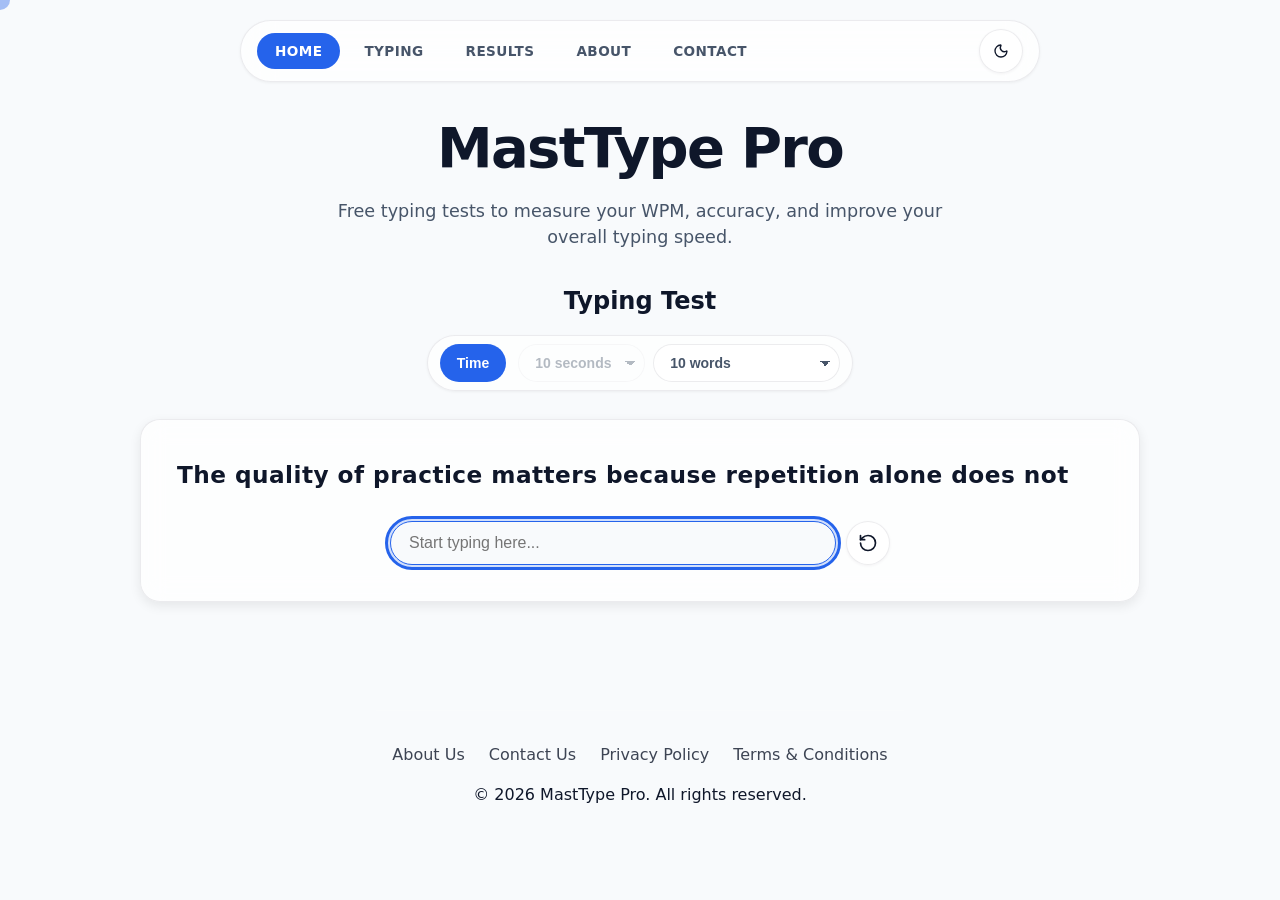
==== commit d7a7fe55: "Add files via upload" ====
--- a/index.html
+++ b/index.html
@@ -1,3 +1,4 @@
+
 <!doctype html>
 <html lang="en" dir="ltr">
   <head>
@@ -18,6 +19,7 @@
 
     <link rel="icon" type="image/x-icon" href="favicon.png" />
 
+
     <meta name="robots" content="index, follow, max-image-preview:large" />
     <meta name="author" content="MastType Pro" />
     <link rel="canonical" href="https://devskora.github.io/masttype/" />
@@ -49,6 +51,7 @@
 
     <!-- Stylesheet -->
     <link rel="stylesheet" href="./style.css" />
+    <link rel="stylesheet" href="./global.css"/>
 
     <!-- Structured Data / JSON-LD for SEO -->
     <script type="application/ld+json">
@@ -89,6 +92,12 @@
           </li>
           <li class="header-link-list-item">
             <a href="./result.html" class="header-link">RESULTS</a>
+          </li>
+          <li class="header-link-list-item">
+            <a href="./about.html" class="header-link">ABOUT</a>
+          </li>
+          <li class="header-link-list-item">
+            <a href="./contact.html" class="header-link">CONTACT</a>
           </li>
         </ul>
 
@@ -236,7 +245,21 @@
       </section>
     </main>
 
+    <!-- Footer for AdSense Compliance -->
+    <footer class="footer">
+      <nav aria-label="Footer navigation">
+        <ul class="footer-links">
+          <li><a href="./about.html">About Us</a></li>
+          <li><a href="./contact.html">Contact Us</a></li>
+          <li><a href="./privacy-policy.html">Privacy Policy</a></li>
+          <li><a href="./terms.html">Terms & Conditions</a></li>
+        </ul>
+      </nav>
+      <p>&copy; 2026 MastType Pro. All rights reserved.</p>
+    </footer>
+
     <!-- Main JavaScript -->
     <script src="./script.js" type="module"></script>
   </body>
 </html>
+
--- a/style.css
+++ b/style.css
@@ -1,3 +1,4 @@
+
 /* =========================================================
    MastType Pro — Refactored UI/UX & Accessible Stylesheet
    ========================================================= */
@@ -145,11 +146,12 @@
   align-items: center;
   gap: 6px;
 }
+
 .header-nav {
-    display: flex;
-    justify-content: space-between;
-    width: 100%;
-    align-items: center;
+  display: flex;
+  justify-content: space-between;
+  width: 100%;
+  align-items: center;
 }
 
 .header-link {
@@ -279,9 +281,18 @@
   color: var(--text-muted);
   transition: all var(--transition-fast);
 }
+
 .result-restart-btn {
-    border: 1px solid rgb(76, 76, 76);
-}
+  border: 1px solid var(--card-border);
+  background: var(--accent-primary);
+  color: #ffffff;
+}
+
+.result-restart-btn:hover {
+  background: var(--accent-hover);
+  color: #ffffff;
+}
+
 .btn:hover:not(:disabled) {
   color: var(--text-main);
   background: rgba(148, 163, 184, 0.12);
@@ -315,11 +326,10 @@
    ------------------------- */
 .paragraph-area {
   width: 100%;
-  min-height: 240px;
+  position: relative;
   display: flex;
   flex-direction: column;
   align-items: center;
-  justify-content: space-between;
   padding: clamp(20px, 4vw, 36px);
   background: var(--card-bg);
   border: 1px solid var(--card-border);
@@ -331,11 +341,15 @@
 
 .paragraph {
   width: 100%;
+  max-height: 45vh;
+  overflow-y: auto;
   font-size: clamp(1.15rem, 2.2vw, 1.45rem);
   line-height: 1.6;
   letter-spacing: 0.02em;
+  font-weight: 600;
   user-select: none;
   word-break: break-word;
+  padding-bottom: 12px;
 }
 
 .typed-character {
@@ -350,14 +364,17 @@
   padding: 0 1px;
 }
 
-/* Input Container & Controls */
+/* Input Container & Sticky Controls */
 .input-container {
   width: 100%;
   max-width: 500px;
   display: flex;
   align-items: center;
   gap: 10px;
-  margin-top: 24px;
+  position: sticky;
+  bottom: 16px;
+  margin-top: 16px;
+  z-index: 10;
 }
 
 .user-input {
@@ -367,8 +384,9 @@
   font-size: 1rem;
   border: 1px solid var(--card-border);
   border-radius: var(--radius-pill);
-  background: rgba(148, 163, 184, 0.08);
-  color: var(--text-main);
+  background: var(--bg-main);
+  color: var(--text-main);
+  box-shadow: var(--shadow-md);
   transition: border-color var(--transition-fast), box-shadow var(--transition-fast);
 }
 
@@ -441,13 +459,15 @@
 /* -------------------------
    Results Modal
    ------------------------- */
-.result {
+.test-result {
   position: fixed;
-  inset: 0;
-  margin: auto;
-  width: min(420px, 90%);
-  height: fit-content;
-  padding: 28px 24px;
+  top: 50%;
+  left: 50%;
+  transform: translate(-50%, -50%);
+  width: min(90vw, 480px);
+  max-height: 85vh;
+  overflow-y: auto;
+  padding: clamp(20px, 4vw, 32px);
   display: flex;
   flex-direction: column;
   align-items: center;
@@ -458,21 +478,41 @@
   backdrop-filter: blur(20px);
   -webkit-backdrop-filter: blur(20px);
   box-shadow: var(--shadow-lg);
-  z-index: 100;
+  z-index: 1000;
 }
 
 .result-grid {
   width: 100%;
   display: grid;
   grid-template-columns: repeat(2, 1fr);
-  gap: 10px;
-  text-align: center;
-}
-
-.result-grid p {
+  gap: 12px;
+}
+
+.result-item {
+  display: flex;
+  flex-direction: column;
+  align-items: center;
+  justify-content: center;
   padding: 12px;
   background: rgba(148, 163, 184, 0.08);
-  border-radius: var(--radius-sm);
-  font-size: 0.95rem;
-  font-weight: 600;
+  border: 1px solid var(--card-border);
+  border-radius: var(--radius-md);
+  text-align: center;
+}
+
+.result-grid dt {
+  font-size: 0.85rem;
+  color: var(--text-muted);
+  margin-bottom: 4px;
+}
+
+.result-grid dd {
+  font-size: 1.1rem;
+  font-weight: 700;
+  color: var(--text-main);
+}
+
+
+.typed {
+  height: auto;
 }
--- a/global.css
+++ b/global.css
@@ -0,0 +1,54 @@
+
+/* Footer Styles */
+.footer {
+  margin-top: 3rem;
+  padding: 2rem 1rem;
+  border-top: 1px solid rgba(255, 255, 255, 0.1);
+  text-align: center;
+}
+
+.footer-links {
+  list-style: none;
+  padding: 0;
+  margin: 0 0 1rem 0;
+  display: flex;
+  justify-content: center;
+  gap: 1.5rem;
+  flex-wrap: wrap;
+}
+
+.footer-links a {
+  color: inherit;
+  text-decoration: none;
+  opacity: 0.8;
+  transition: opacity 0.2s ease;
+}
+
+.footer-links a:hover {
+  opacity: 1;
+  text-decoration: underline;
+}
+
+/* Legal & Policy Pages Layout */
+.legal-page {
+  max-width: 800px;
+  margin: 2rem auto;
+  padding: 0 1.5rem;
+  line-height: 1.6;
+}
+
+.legal-page h1 {
+  font-size: 2rem;
+  margin-bottom: 1.5rem;
+}
+
+.legal-page h2 {
+  font-size: 1.3rem;
+  margin-top: 1.5rem;
+  margin-bottom: 0.5rem;
+}
+
+.legal-page p, .legal-page ul {
+  margin-bottom: 1rem;
+  opacity: 0.9;
+}
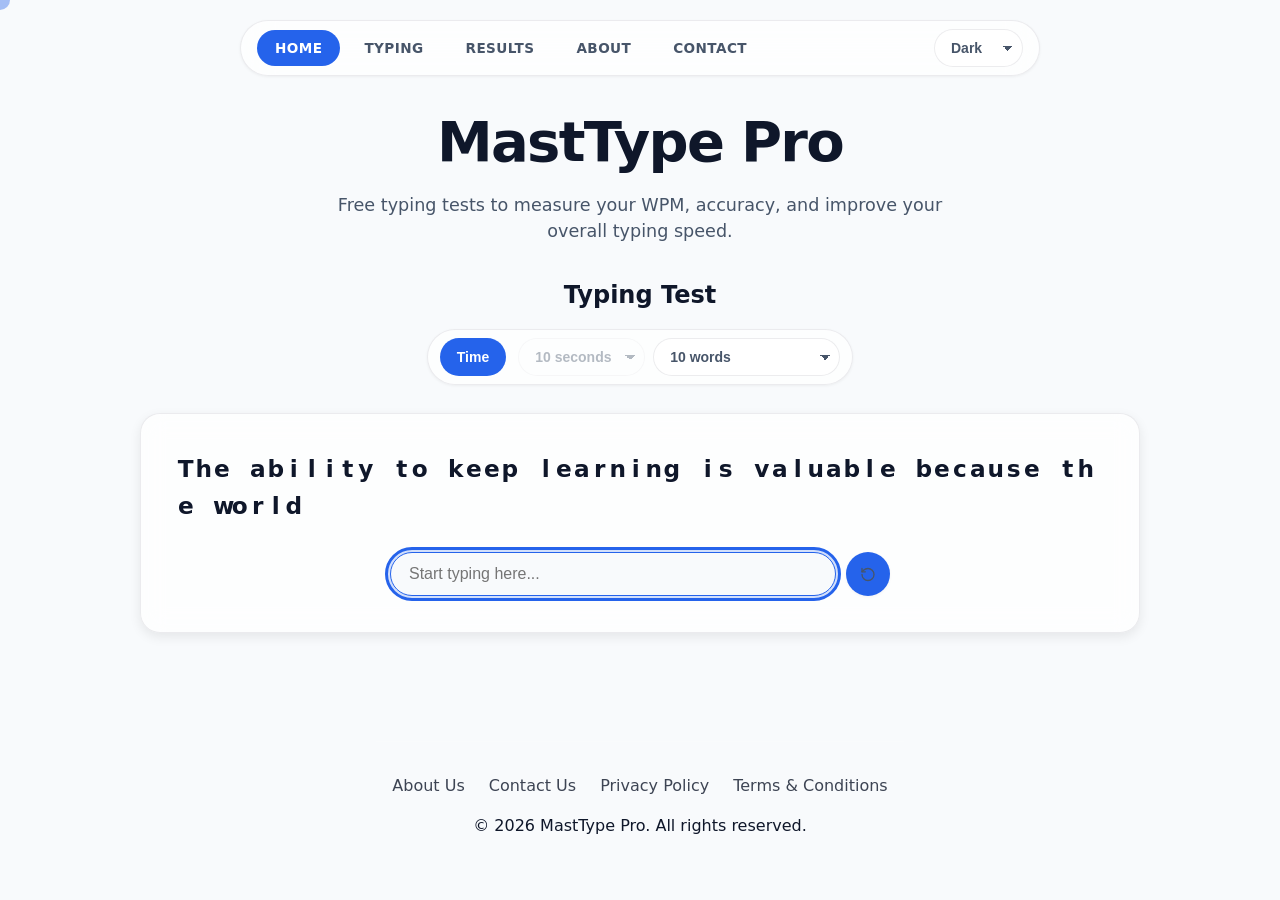
==== commit e59e8cda: "Add files via upload" ====
--- a/index.html
+++ b/index.html
@@ -101,30 +101,16 @@
           </li>
         </ul>
 
-        <button
-          type="button"
-          class="theme-btn"
-          aria-label="Switch to dark mode"
-          title="Toggle theme"
-        >
-          <svg
-            xmlns="http://www.w3.org/2000/svg"
-            width="24"
-            height="24"
-            viewBox="0 0 24 24"
-            fill="none"
-            stroke="currentColor"
-            stroke-width="2"
-            stroke-linecap="round"
-            stroke-linejoin="round"
-            aria-hidden="true"
-            focusable="false"
-          >
-            <path
-              d="M20.985 12.486a9 9 0 1 1-9.473-9.472c.405-.022.617.46.402.803a6 6 0 0 0 8.268 8.268c.344-.215.825-.004.803.401"
-            />
-          </svg>
-        </button>
+        <select class="theme-input btn"
+        aria-label="Change Theme" >
+        <option value="dark">Dark</option>
+        <option value="light">Light</option>
+        <option value="warm">Warm</option>
+        <!-- <option value="cool">Cool</option> -->
+
+        
+        </select>
+       
       </nav>
     </header>
 
@@ -260,6 +246,7 @@
 
     <!-- Main JavaScript -->
     <script src="./script.js" type="module"></script>
+    <script src="./dark-light.js"></script>
   </body>
 </html>
 
--- a/style.css
+++ b/style.css
@@ -6,52 +6,6 @@
 /* -------------------------
    Root Variables & Themes
    ------------------------- */
-:root {
-  --bg-main: #f8fafc;
-  --text-main: #0f172a;
-  --text-muted: #475569;
-
-  --card-bg: rgba(255, 255, 255, 0.75);
-  --card-border: rgba(15, 23, 42, 0.08);
-
-  --accent-primary: #2563eb;
-  --accent-hover: #1d4ed8;
-
-  --correct-color: #10b981;
-  --correct-bg: rgba(16, 185, 129, 0.1);
-  --incorrect-color: #ef4444;
-  --incorrect-bg: rgba(239, 68, 68, 0.15);
-
-  --disabled-bg: rgba(148, 163, 184, 0.16);
-  --disabled-color: #94a3b8;
-
-  --shadow-sm: 0 1px 3px rgba(0, 0, 0, 0.05);
-  --shadow-md: 0 4px 12px rgba(0, 0, 0, 0.08);
-  --shadow-lg: 0 12px 32px rgba(0, 0, 0, 0.12);
-
-  --radius-sm: 8px;
-  --radius-md: 12px;
-  --radius-lg: 20px;
-  --radius-pill: 999px;
-
-  --transition-fast: 0.15s ease;
-  --transition-normal: 0.25s ease;
-}
-
-body[data-is-dark="true"] {
-  --bg-main: #0b0f17;
-  --text-main: #f8fafc;
-  --text-muted: #94a3b8;
-
-  --card-bg: rgba(17, 24, 39, 0.65);
-  --card-border: rgba(255, 255, 255, 0.1);
-
-  --accent-primary: #3b82f6;
-  --accent-hover: #60a5fa;
-
-  --correct-color: #34d399;
-  --incorrect-color: #f87171;
-}
 
 /* -------------------------
    Reset & Base Setup
@@ -177,27 +131,8 @@
 }
 
 /* Theme Switcher Button */
-.theme-btn {
-  position: relative;
-  width: 44px;
-  height: 44px;
-  display: flex;
-  align-items: center;
-  justify-content: center;
-  border: 1px solid var(--card-border);
-  border-radius: var(--radius-pill);
-  background: var(--card-bg);
-  cursor: pointer;
-  box-shadow: var(--shadow-sm);
-  transition: transform var(--transition-fast), background-color var(--transition-fast);
-}
-
-.theme-btn svg {
-  width: 16px;
-  height: 16px;
-  color: var(--text-main);
-  transition: transform var(--transition-fast);
-}
+
+
 
 /* -------------------------
    Main Layout & Hero Section
@@ -308,18 +243,6 @@
   cursor: not-allowed;
 }
 
-select.btn {
-  appearance: none;
-  -webkit-appearance: none;
-  padding-right: 32px;
-  border: 1px solid var(--card-border);
-  background: var(--card-bg);
-  background-image: linear-gradient(45deg, transparent 50%, currentColor 50%),
-                    linear-gradient(135deg, currentColor 50%, transparent 50%);
-  background-position: calc(100% - 14px) 16px, calc(100% - 9px) 16px;
-  background-size: 5px 5px, 5px 5px;
-  background-repeat: no-repeat;
-}
 
 /* -------------------------
    Typing Workspace & Text Area
@@ -355,13 +278,16 @@
 .typed-character {
   color: var(--correct-color);
   font-weight: 600;
+  border-radius: 3px;
+
 }
 
 .wrong-character {
-  color: var(--incorrect-color);
-  background-color: var(--incorrect-bg);
+  color: var(--correct-color);
+  
   border-radius: 3px;
   padding: 0 1px;
+  text-decoration:line-through;
 }
 
 /* Input Container & Sticky Controls */
@@ -396,16 +322,20 @@
 }
 
 .restart {
-  width: 44px;
-  height: 44px;
+  min-width: 44px;
+  min-height: 44px;
+  max-height: 44px;
+  max-width: 44px;
   flex-shrink: 0;
   display: flex;
   align-items: center;
   justify-content: center;
   padding: 0;
-  border: 1px solid var(--card-border);
-  border-radius: var(--radius-pill);
+  
+  border: 1px solid var(--card-border);
+  border-radius: var(--radius-full-round);
   background: var(--card-bg);
+  
   color: var(--text-main);
   box-shadow: var(--shadow-sm);
   cursor: pointer;
@@ -418,8 +348,9 @@
 }
 
 .restart svg {
-  width: 20px;
-  height: 20px;
+  width: 25px;
+  scale: 1.6;
+  height: 25px;
 }
 
 /* -------------------------
@@ -515,4 +446,44 @@
 
 .typed {
   height: auto;
+}
+
+@keyframes wrong-character {
+  0% {
+    color: var(--incorrect-color);
+
+  background-color: var(--incorrect-bg);
+  }
+  100% {
+    color: var(--correct-color);
+    background-color: transparent;
+  }
+}
+@keyframes correct-character {
+  0% {
+    color: var(--accent-primary);
+    background-color: var(--correct-bg);
+  }
+  100% {
+    color: var(--correct-color);
+    background-color: transparent;
+  }
+}
+.theme-input {
+  padding: 5px;
+  background-color: blue;
+}
+.type-able-paragraph-characters,.wrong-character,.typed-character {
+  min-width: 18px;
+  max-width: 18px;
+  height: auto;
+  text-align: center;
+  /* background-color: #05966860; */
+  display: inline-block;
+
+
+}
+
+.mobile {
+  max-height: 40vh;
 }
--- a/global.css
+++ b/global.css
@@ -1,4 +1,85 @@
-
+ /* ------------------------- */ 
+:root {
+  --bg-main: #f8fafc;
+  --text-main: #0f172a;
+  --text-muted: #475569;
+
+  --card-bg: rgba(255, 255, 255, 0.75);
+  --card-border: rgba(15, 23, 42, 0.08);
+
+  --accent-primary: #2563eb;
+  --accent-hover: #1d4ed8;
+
+  --correct-color: #10b981;
+  --correct-bg: rgba(16, 185, 129, 0.1);
+  --incorrect-color: #ef4444;
+  --incorrect-bg: rgba(239, 68, 68, 0.15);
+
+  --disabled-bg: rgba(148, 163, 184, 0.16);
+  --disabled-color: #94a3b8;
+
+  --shadow-sm: 0 1px 3px rgba(0, 0, 0, 0.05);
+  --shadow-md: 0 4px 12px rgba(0, 0, 0, 0.08);
+  --shadow-lg: 0 12px 32px rgba(0, 0, 0, 0.12);
+
+  --radius-sm: 8px;
+  --radius-md: 12px;
+  --radius-lg: 20px;
+  --radius-pill: 999px;
+  --radius-full-round: 50%;
+  --transition-fast: 0.15s ease;
+  --transition-normal: 0.25s ease;
+}
+
+body[data-theme="dark"] {
+  --bg-main: #0b0f17;
+  --text-main: #f8fafc;
+  --text-muted: #94a3b8;
+
+
+  --card-bg: rgba(17, 24, 39, 0.65);
+  --card-border: rgba(255, 255, 255, 0.1);
+
+  --accent-primary: #3b82f6;
+  --accent-hover: #60a5fa;
+
+  --correct-color: #34d399;
+  --incorrect-color: #f87171;
+}
+
+body[data-theme='warm'] {
+  --bg-main: #fdfbf7;
+  --text-main: #2d241e;
+  --text-muted: #786c63;
+
+  --card-bg: rgba(255, 250, 245, 0.85);
+  --card-border: rgba(67, 48, 32, 0.08);
+
+  --accent-primary: #d97706; /* Warm Amber */
+  --accent-hover: #b45309;
+
+  --correct-color: #059669;
+  --correct-bg: rgba(5, 150, 105, 0.12);
+  --incorrect-color: #dc2626;
+  --incorrect-bg: rgba(220, 38, 38, 0.12);
+
+  --disabled-bg: rgba(184, 169, 154, 0.2);
+  --disabled-color: #a89a8e;
+
+  --shadow-sm: 0 1px 3px rgba(67, 48, 32, 0.06);
+  --shadow-md: 0 4px 12px rgba(67, 48, 32, 0.08);
+  --shadow-lg: 0 12px 32px rgba(67, 48, 32, 0.12);
+
+  --radius-sm: 8px;
+  --radius-md: 12px;
+  --radius-lg: 20px;
+  --radius-pill: 999px;
+
+  --radius-full-round: 50%;
+
+  --transition-fast: 0.15s ease;
+  --transition-normal: 0.25s ease;
+}
 /* Footer Styles */
 .footer {
   margin-top: 3rem;
@@ -51,4 +132,79 @@
 .legal-page p, .legal-page ul {
   margin-bottom: 1rem;
   opacity: 0.9;
-}+}
+.body {
+  overflow-x: hidden;
+
+}
+.header {
+  overflow-x: auto;
+}
+.header::scroll-marker {
+  border-radius: 30px;
+}
+.header::-webkit-scrollbar {
+  border-radius: 30px;
+  /* background: var(--accent-hover); */
+  position: absolute;
+  bottom: 0;
+left: 0;
+right: 0;
+background: transparent;
+}
+/* .header-nav {
+  position: absolute;
+} */
+
+
+
+.btn {
+  height: 38px;
+  padding: 0 16px;
+  border: 1px solid transparent;
+  border-radius: var(--radius-pill);
+  background: transparent;
+  cursor: pointer;
+  font-size: 0.875rem;
+  align-items: center;
+  justify-content: center;
+  display: flex;
+  gap: 3px;
+  background: var(--accent-primary);
+  font-weight: 600;
+  color: var(--text-muted);
+  transition: all var(--transition-fast);
+}
+
+.theme-btn {
+  position: relative;
+  width: 44px;
+  height: 44px;
+  display: flex;
+  align-items: center;
+  justify-content: center;
+  border: 1px solid var(--card-border);
+  border-radius: var(--radius-pill);
+  background: var(--card-bg);
+  cursor: pointer;
+  box-shadow: var(--shadow-sm);
+  transition: transform var(--transition-fast), background-color var(--transition-fast);
+}
+.theme-btn svg {
+  width: 16px;
+  height: 16px;
+  color: var(--text-main);
+  transition: transform var(--transition-fast);
+}
+select.btn {
+  appearance: none;
+  -webkit-appearance: none;
+  padding-right: 32px;
+  border: 1px solid var(--card-border);
+  background: var(--card-bg);
+  background-image: linear-gradient(45deg, transparent 50%, currentColor 50%),
+                    linear-gradient(135deg, currentColor 50%, transparent 50%);
+  background-position: calc(100% - 14px) 16px, calc(100% - 9px) 16px;
+  background-size: 5px 5px, 5px 5px;
+  background-repeat: no-repeat;
+}
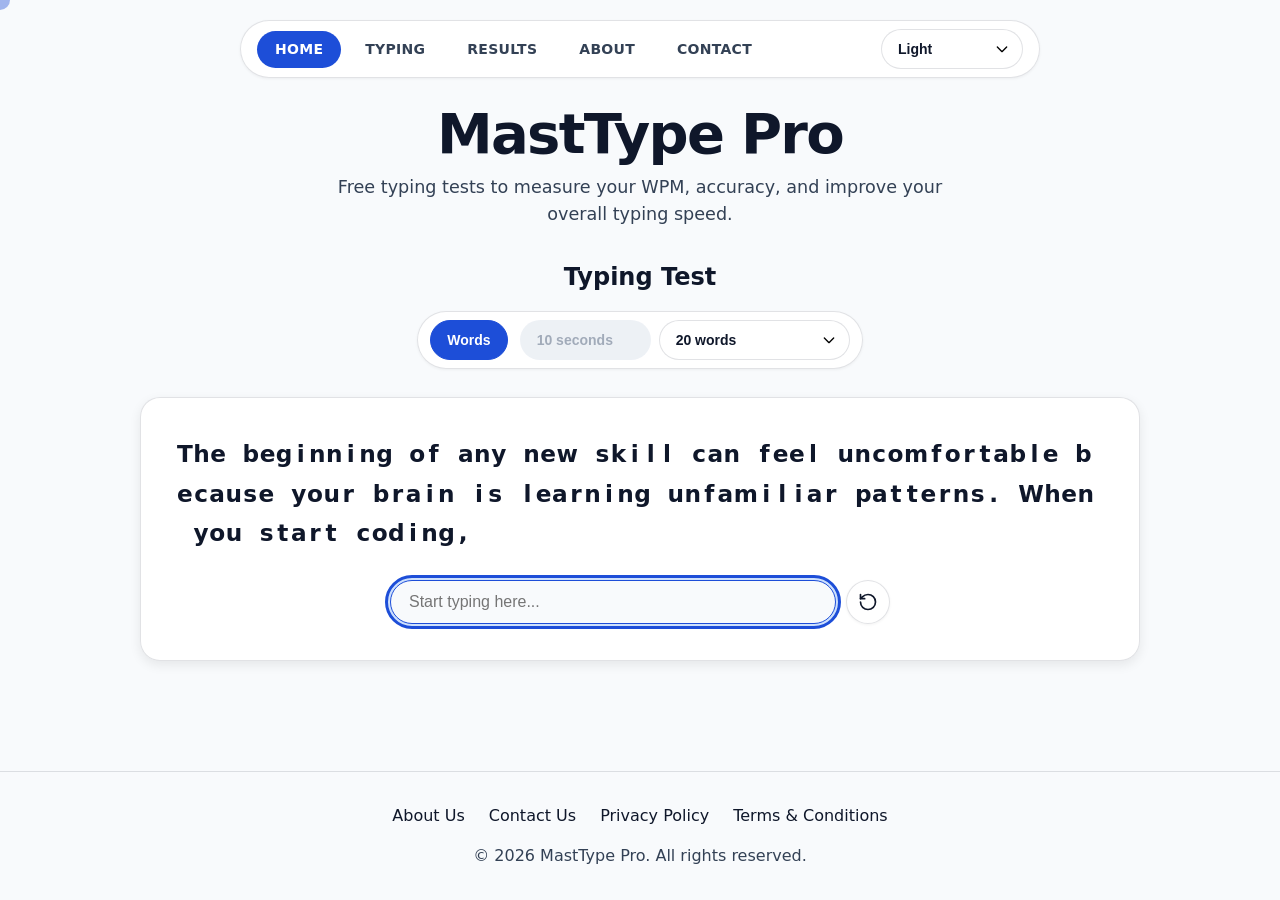
==== commit 29c05ff8: "Add files via upload" ====
--- a/index.html
+++ b/index.html
@@ -4,24 +4,24 @@
   <head>
     <meta charset="UTF-8" />
     <meta name="viewport" content="width=device-width, initial-scale=1.0" />
-    <meta name="theme-color" content="#ffffff" />
+    <meta name="theme-color" content="#0b0f17" />
+
+    <!-- Performance: Preload Critical Styles -->
+    <link rel="preload" href="./global.css" as="style" />
+    <link rel="preload" href="./style.css" as="style" />
 
     <!-- Primary SEO -->
     <title>MastType Pro — Free Typing Test, WPM & Accuracy Tracker</title>
     <meta
       name="description"
-      content="MastType Pro is a free online typing test and practice platform. Test your typing speed, measure WPM and accuracy, and improve your typing skills seamlessly."
+      content="MastType Pro is a free online typing test platform. Measure your WPM, accuracy, and improve your typing skills seamlessly."
     />
     <meta
       name="keywords"
-      content="typing test, WPM test, typing speed test, practice typing, accuracy tracker"
-    />
-
-    <link rel="icon" type="image/x-icon" href="favicon.png" />
-
-
+      content="typing test, WPM test, typing speed test, practice typing, accuracy tracker, masttype"
+    />
     <meta name="robots" content="index, follow, max-image-preview:large" />
-    <meta name="author" content="MastType Pro" />
+    <meta name="author" content="Devskora" />
     <link rel="canonical" href="https://devskora.github.io/masttype/" />
 
     <!-- Open Graph / Facebook / LinkedIn -->
@@ -37,6 +37,10 @@
     <meta property="og:url" content="https://devskora.github.io/masttype/" />
     <meta property="og:site_name" content="MastType Pro" />
     <meta property="og:locale" content="en_US" />
+    <meta property="og:image" content="https://devskora.github.io/masttype/og-image.png" />
+    <meta property="og:image:width" content="1200" />
+    <meta property="og:image:height" content="630" />
+    <meta property="og:image:alt" content="MastType Pro Typing Speed Test Dashboard" />
 
     <!-- Twitter / X -->
     <meta name="twitter:card" content="summary_large_image" />
@@ -45,13 +49,14 @@
       name="twitter:description"
       content="Free typing practice and typing tests with real-time WPM and accuracy tracking."
     />
+    <meta name="twitter:image" content="https://devskora.github.io/masttype/og-image.png" />
 
     <!-- Favicon -->
-    <link rel="icon" href="./favicon.png" sizes="any" />
-
-    <!-- Stylesheet -->
+    <link rel="icon" type="image/x-icon" href="./favicon.png" />
+
+    <!-- Stylesheets -->
+    <link rel="stylesheet" href="./global.css" />
     <link rel="stylesheet" href="./style.css" />
-    <link rel="stylesheet" href="./global.css"/>
 
     <!-- Structured Data / JSON-LD for SEO -->
     <script type="application/ld+json">
@@ -63,6 +68,11 @@
         "description": "Free online typing test and practice platform to measure WPM and accuracy.",
         "applicationCategory": "EducationalApplication",
         "operatingSystem": "All",
+        "author": {
+          "@type": "Person",
+          "name": "Devskora",
+          "url": "https://github.com/devskora"
+        },
         "offers": {
           "@type": "Offer",
           "price": "0",
@@ -73,19 +83,17 @@
   </head>
 
   <body>
-    <!-- Skip Navigation for Screen Readers & Keyboard Users -->
+    <!-- Accessibility: Skip Link -->
     <a class="skip-link" href="#main-content">Skip to main content</a>
 
-    <!-- Custom Cursor -->
+    <!-- Custom Cursor (Pure Decorative) -->
     <div class="cursor" aria-hidden="true"></div>
 
     <header class="header">
-      <nav class="header-nav" aria-label="Main navigation">
+      <nav class="header-nav" aria-label="Main Navigation">
         <ul>
           <li class="header-link-list-item">
-            <a href="./index.html" class="header-link" aria-current="page"
-              >HOME</a
-            >
+            <a href="./index.html" class="header-link" aria-current="page">HOME</a>
           </li>
           <li class="header-link-list-item">
             <a href="#typing" class="header-link">TYPING</a>
@@ -101,25 +109,24 @@
           </li>
         </ul>
 
-        <select class="theme-input btn"
-        aria-label="Change Theme" >
-        <option value="dark">Dark</option>
-        <option value="light">Light</option>
-        <option value="warm">Warm</option>
-        <!-- <option value="cool">Cool</option> -->
-
-        
+        <label for="theme-select" class="sr-only">Select Theme</label>
+        <select class="theme-input btn" id="theme-select">
+          <option value="dark">Dark</option>
+          <option value="light">Light</option>
+          <option value="forest">Forest</option>
+          <option value="monochrome">Monochrome</option>
+          <option value="crimson">Crimson</option>
+          <option value="warm">Warm</option>
+          <option value="kids">Kids</option>
         </select>
-       
       </nav>
     </header>
 
-    <main class="main" id="main-content">
+    <main class="main" id="main-content" tabindex="-1">
       <section class="hero" aria-labelledby="page-title">
         <h1 id="page-title">MastType Pro</h1>
         <p>
-          Free typing tests to measure your WPM, accuracy, and improve your
-          overall typing speed.
+          Free typing tests to measure your WPM, accuracy, and improve your overall typing speed.
         </p>
       </section>
 
@@ -127,26 +134,17 @@
         <h2 class="sub-heading" id="typing-heading">Typing Test</h2>
 
         <!-- Test Settings -->
-        <form
-          class="setting"
-          aria-label="Typing test settings"
-          id="typing-settings"
-        >
+        <form class="setting" aria-label="Typing test options" id="typing-settings" onsubmit="return false;">
           <div class="mode sub-setting">
-            <button type="button" class="btn time-word" aria-pressed="true">
-              Time
+            <button type="button" class="btn time-word" aria-pressed="true" id="mode-toggle">
+              Words
             </button>
           </div>
 
           <div class="time sub-setting">
             <div>
-              <label for="time-controller" class="sr-only">Test duration</label>
-              <select
-                class="btn time-controller"
-                id="time-controller"
-                name="time"
-                disabled
-              >
+              <label for="time-controller" class="sr-only">Test duration in seconds</label>
+              <select class="btn time-controller" id="time-controller" name="time" disabled>
                 <option value="10">10 seconds</option>
                 <option value="20">20 seconds</option>
                 <option value="30">30 seconds</option>
@@ -157,16 +155,10 @@
             </div>
 
             <div>
-              <label for="word-controller" class="sr-only"
-                >Number of words</label
-              >
-              <select
-                class="btn word-controller"
-                id="word-controller"
-                name="words"
-              >
+              <label for="word-controller" class="sr-only">Number of words to type</label>
+              <select class="btn word-controller" id="word-controller" name="words">
                 <option value="10">10 words</option>
-                <option value="20">20 words</option>
+                <option value="20" selected>20 words</option>
                 <option value="40">40 words</option>
                 <option value="80">80 words</option>
                 <option value="100">100 words</option>
@@ -176,51 +168,53 @@
           </div>
         </form>
 
-        <!-- Typing Area -->
-        <section class="paragraph-area" aria-label="Typing test area">
-          <div class="paragraph" aria-label="Text display container">
+        <!-- Typing Interactive Area -->
+        <section class="paragraph-area" aria-label="Typing Practice Container">
+          <div class="paragraph" id="target-text-container" role="region" aria-label="Target passage container">
             <span class="typed" aria-hidden="true"></span>
             <span class="type-able-text" id="target-text"></span>
           </div>
 
-          <label for="user-typing-input" class="sr-only"
-            >Type the text here</label
-          >
           <div class="input-container">
+            <label for="user-typing-input" class="sr-only">Type the displayed text here</label>
             <input
-            type="text"
-            id="user-typing-input"
-            placeholder="Start typing here..."
-            class="user-input"
-            autocomplete="off"
-            capitalize="none"
-            spellcheck="false"
-          />
-          <button
-            type="button"
-            class="restart btn"
-            aria-label="Restart typing test"
-            title="Restart typing test"
-          >
-            <svg
-              xmlns="http://www.w3.org/2000/svg"
-              width="24"
-              height="24"
-              viewBox="0 0 24 24"
-              fill="none"
-              stroke="currentColor"
-              stroke-width="2"
-              stroke-linecap="round"
-              stroke-linejoin="round"
-              aria-hidden="true"
-              focusable="false"
+              type="text"
+              id="user-typing-input"
+              placeholder="Start typing here..."
+              class="user-input"
+              autocomplete="off"
+              autocorrect="off"
+              autocapitalize="none"
+              spellcheck="false"
+              aria-describedby="target-text-container"
+            />
+            <button
+              type="button"
+              class="restart btn"
+              id="restart-btn"
+              aria-label="Restart typing test"
+              title="Restart typing test (Hotkey: Tab + Enter)"
             >
-              <path d="M3 12a9 9 0 1 0 9-9 9.75 9.75 0 0 0-6.74 2.74L3 8" />
-              <path d="M3 3v5h5" />
-            </svg>
-          </button>
-          </div>
-          <!-- Live status for screen readers -->
+              <svg
+                xmlns="http://www.w3.org/2000/svg"
+                width="24"
+                height="24"
+                viewBox="0 0 24 24"
+                fill="none"
+                stroke="currentColor"
+                stroke-width="2"
+                stroke-linecap="round"
+                stroke-linejoin="round"
+                aria-hidden="true"
+                focusable="false"
+              >
+                <path d="M3 12a9 9 0 1 0 9-9 9.75 9.75 0 0 0-6.74 2.74L3 8" />
+                <path d="M3 3v5h5" />
+              </svg>
+            </button>
+          </div>
+
+          <!-- Dynamic Status Update Container for Screen Readers -->
           <div
             class="sr-only"
             aria-live="polite"
@@ -228,10 +222,13 @@
             id="typing-status"
           ></div>
         </section>
+
+        <!-- Results Live Area Target -->
+        <div class="typing-result-container"></div>
       </section>
     </main>
 
-    <!-- Footer for AdSense Compliance -->
+    <!-- Footer -->
     <footer class="footer">
       <nav aria-label="Footer navigation">
         <ul class="footer-links">
@@ -244,9 +241,10 @@
       <p>&copy; 2026 MastType Pro. All rights reserved.</p>
     </footer>
 
-    <!-- Main JavaScript -->
+    <!-- Main JavaScript (Deferred Loading) -->
     <script src="./script.js" type="module"></script>
-    <script src="./dark-light.js"></script>
+    <script src="./dark-light.js" defer></script>
   </body>
 </html>
 
+
--- a/global.css
+++ b/global.css
@@ -1,22 +1,27 @@
- /* ------------------------- */ 
+
+/* ------------------------- 
+   GLOBAL CSS & THEMES (ACCESSIBLE & OPTIMIZED)
+------------------------- */
+
 :root {
   --bg-main: #f8fafc;
   --text-main: #0f172a;
-  --text-muted: #475569;
-
-  --card-bg: rgba(255, 255, 255, 0.75);
-  --card-border: rgba(15, 23, 42, 0.08);
-
-  --accent-primary: #2563eb;
-  --accent-hover: #1d4ed8;
-
-  --correct-color: #10b981;
-  --correct-bg: rgba(16, 185, 129, 0.1);
-  --incorrect-color: #ef4444;
+  --text-muted: #334155; /* Higher contrast ratio */
+
+  --card-bg: rgba(255, 255, 255, 0.9);
+  --card-border: rgba(15, 23, 42, 0.12);
+
+  --accent-primary: #1d4ed8; /* Darker blue for contrast */
+  --accent-hover: #1e40af;
+  --accent-text: #ffffff;
+
+  --correct-color: #065f46;
+  --correct-bg: rgba(16, 185, 129, 0.15);
+  --incorrect-color: #991b1b;
   --incorrect-bg: rgba(239, 68, 68, 0.15);
 
-  --disabled-bg: rgba(148, 163, 184, 0.16);
-  --disabled-color: #94a3b8;
+  --disabled-bg: #e2e8f0;
+  --disabled-color: #64748b;
 
   --shadow-sm: 0 1px 3px rgba(0, 0, 0, 0.05);
   --shadow-md: 0 4px 12px rgba(0, 0, 0, 0.08);
@@ -27,65 +32,243 @@
   --radius-lg: 20px;
   --radius-pill: 999px;
   --radius-full-round: 50%;
+  
   --transition-fast: 0.15s ease;
   --transition-normal: 0.25s ease;
 }
 
+/* Dark Theme */
 body[data-theme="dark"] {
   --bg-main: #0b0f17;
   --text-main: #f8fafc;
-  --text-muted: #94a3b8;
-
-
-  --card-bg: rgba(17, 24, 39, 0.65);
-  --card-border: rgba(255, 255, 255, 0.1);
+  --text-muted: #cbd5e1; /* Increased contrast from #94a3b8 */
+
+  --card-bg: rgba(17, 24, 39, 0.85);
+  --card-border: rgba(255, 255, 255, 0.15);
 
   --accent-primary: #3b82f6;
   --accent-hover: #60a5fa;
+  --accent-text: #0b0f17;
 
   --correct-color: #34d399;
   --incorrect-color: #f87171;
-}
-
+
+  --disabled-bg: #1e293b;
+  --disabled-color: #64748b;
+}
+
+/* Warm Theme */
 body[data-theme='warm'] {
   --bg-main: #fdfbf7;
   --text-main: #2d241e;
-  --text-muted: #786c63;
-
-  --card-bg: rgba(255, 250, 245, 0.85);
-  --card-border: rgba(67, 48, 32, 0.08);
-
-  --accent-primary: #d97706; /* Warm Amber */
-  --accent-hover: #b45309;
-
-  --correct-color: #059669;
+  --text-muted: #574c43;
+
+  --card-bg: rgba(255, 250, 245, 0.95);
+  --card-border: rgba(67, 48, 32, 0.12);
+
+  --accent-primary: #b45309; /* Darker amber for contrast */
+  --accent-hover: #92400e;
+  --accent-text: #ffffff;
+
+  --correct-color: #065f46;
   --correct-bg: rgba(5, 150, 105, 0.12);
-  --incorrect-color: #dc2626;
+  --incorrect-color: #991b1b;
   --incorrect-bg: rgba(220, 38, 38, 0.12);
 
-  --disabled-bg: rgba(184, 169, 154, 0.2);
-  --disabled-color: #a89a8e;
-
-  --shadow-sm: 0 1px 3px rgba(67, 48, 32, 0.06);
-  --shadow-md: 0 4px 12px rgba(67, 48, 32, 0.08);
-  --shadow-lg: 0 12px 32px rgba(67, 48, 32, 0.12);
-
-  --radius-sm: 8px;
-  --radius-md: 12px;
-  --radius-lg: 20px;
+  --disabled-bg: #e7e0d8;
+  --disabled-color: #786c63;
+}
+
+/* Kids Theme */
+body[data-theme='kids'] {
+  --bg-main: #fefce8;
+  --text-main: #000000;
+  --text-muted: #1c1917;
+
+  --card-bg: #ffffff;
+  --card-border: #15803d;
+
+  --accent-primary: #15803d;
+  --accent-hover: #166534;
+  --accent-text: #ffffff;
+
+  --correct-color: #14532d;
+  --correct-bg: #bbf7d0;
+  --incorrect-color: #7f1d1d;
+  --incorrect-bg: #fecaca;
+
+  --disabled-bg: #e7e5e4;
+  --disabled-color: #57534e;
+
+  --shadow-sm: 0 2px 0 #000;
+  --shadow-md: 0 4px 0 #000;
+  --shadow-lg: 0 8px 0 #000;
+
+  --radius-sm: 6px;
+  --radius-md: 10px;
+  --radius-lg: 14px;
   --radius-pill: 999px;
-
-  --radius-full-round: 50%;
-
-  --transition-fast: 0.15s ease;
-  --transition-normal: 0.25s ease;
-}
+}
+
+/* Crimson Theme */
+body[data-theme='crimson'] {
+  --bg-main: #18090a;
+  --text-main: #fef2f2;
+  --text-muted: #fca5a5;
+
+  --card-bg: rgba(45, 10, 15, 0.85);
+  --card-border: rgba(239, 68, 68, 0.3);
+
+  --accent-primary: #ef4444;
+  --accent-hover: #f87171;
+  --accent-text: #18090a;
+
+  --incorrect-color: #fca5a5;
+  --incorrect-bg: rgba(239, 68, 68, 0.2);
+  --correct-color: #86efac;
+  --correct-bg: rgba(34, 197, 94, 0.2);
+
+  --disabled-bg: #3c1518;
+  --disabled-color: #991b1b;
+}
+
+/* Forest Theme */
+body[data-theme='forest'] {
+  --bg-main: #06150d;
+  --text-main: #f0fdf4;
+  --text-muted: #a7f3d0;
+
+  --card-bg: rgba(11, 38, 23, 0.85);
+  --card-border: rgba(34, 197, 94, 0.3);
+
+  --accent-primary: #10b981;
+  --accent-hover: #34d399;
+  --accent-text: #06150d;
+
+  --correct-color: #6ee7b7;
+  --correct-bg: rgba(52, 211, 153, 0.2);
+  --incorrect-color: #fca5a5;
+  --incorrect-bg: rgba(248, 113, 113, 0.2);
+
+  --disabled-bg: #0f3922;
+  --disabled-color: #166534;
+}
+
+/* Monochrome Theme */
+body[data-theme='monochrome'] {
+  --bg-main: #121212;
+  --text-main: #ffffff;
+  --text-muted: #d4d4d8;
+
+  --card-bg: rgba(24, 24, 27, 0.9);
+  --card-border: rgba(255, 255, 255, 0.25);
+
+  --accent-primary: #f4f4f5;
+  --accent-hover: #ffffff;
+  --accent-text: #000000;
+
+  --correct-color: #ffffff;
+  --correct-bg: rgba(255, 255, 255, 0.2);
+  --incorrect-color: #a1a1aa;
+  --incorrect-bg: rgba(113, 113, 122, 0.3);
+
+  --disabled-bg: #27272a;
+  --disabled-color: #71717a;
+}
+
+/* -------------------------
+   ACCESSIBILITY & UI UTILITIES
+------------------------- */
+
+/* Screen Reader Only Utility */
+.sr-only {
+  position: absolute;
+  width: 1px;
+  height: 1px;
+  padding: 0;
+  margin: -1px;
+  overflow: hidden;
+  clip: rect(0, 0, 0, 0);
+  white-space: nowrap;
+  border: 0;
+}
+
+/* Focus Visible (Keyboard Accessibility) */
+button:focus-visible,
+select:focus-visible,
+a:focus-visible {
+  outline: 3px solid var(--accent-primary);
+  outline-offset: 2px;
+}
+
+/* Base Body Fixes */
+body {
+  background-color: var(--bg-main);
+  color: var(--text-main);
+  margin: 0;
+  font-family: system-ui, -apple-system, BlinkMacSystemFont, 'Segoe UI', Roboto, Oxygen, Ubuntu, Cantarell, sans-serif;
+  overflow-x: hidden;
+}
+
+/* Header & Scroll Fixes */
+.header {
+  overflow-x: auto;
+  scrollbar-width: thin;
+}
+
+.header::-webkit-scrollbar {
+  height: 4px;
+}
+
+.header::-webkit-scrollbar-thumb {
+  background: var(--card-border);
+  border-radius: var(--radius-pill);
+}
+
+/* Buttons & Select Inputs */
+.btn {
+  height: 40px;
+  padding: 0 16px;
+  border: 1px solid var(--card-border);
+  border-radius: var(--radius-pill);
+  background: var(--card-bg);
+  color: var(--text-main);
+  cursor: pointer;
+  font-size: 0.875rem;
+  font-weight: 600;
+  display: inline-flex;
+  align-items: center;
+  justify-content: center;
+  gap: 8px;
+  transition: all var(--transition-fast);
+}
+
+.btn:hover {
+  border-color: var(--accent-primary);
+}
+
+select.btn {
+  appearance: none;
+  -webkit-appearance: none;
+  padding-right: 36px;
+  background-image: url("data:image/svg+xml,%3Csvg xmlns='http://www.w3.org/2000/svg' fill='none' viewBox='0 0 24 24' stroke='currentColor'%3E%3Cpath stroke-linecap='round' stroke-linejoin='round' stroke-width='2' d='M19 9l-7 7-7-7'%3E%3C/path%3E%3C/svg%3E");
+  background-position: right 12px center;
+  background-size: 16px;
+  background-repeat: no-repeat;
+}
+
+select.btn option {
+  background-color: var(--bg-main);
+  color: var(--text-main);
+}
+
 /* Footer Styles */
 .footer {
   margin-top: 3rem;
   padding: 2rem 1rem;
-  border-top: 1px solid rgba(255, 255, 255, 0.1);
+  border-top: 1px solid var(--card-border);
   text-align: center;
+  color: var(--text-muted);
 }
 
 .footer-links {
@@ -99,112 +282,40 @@
 }
 
 .footer-links a {
-  color: inherit;
+  color: var(--text-main);
   text-decoration: none;
-  opacity: 0.8;
-  transition: opacity 0.2s ease;
+  transition: color var(--transition-fast);
 }
 
 .footer-links a:hover {
-  opacity: 1;
+  color: var(--accent-primary);
   text-decoration: underline;
 }
 
-/* Legal & Policy Pages Layout */
+/* Legal Pages */
 .legal-page {
   max-width: 800px;
   margin: 2rem auto;
   padding: 0 1.5rem;
-  line-height: 1.6;
+  line-height: 1.7;
 }
 
 .legal-page h1 {
   font-size: 2rem;
   margin-bottom: 1.5rem;
+  color: var(--text-main);
 }
 
 .legal-page h2 {
-  font-size: 1.3rem;
-  margin-top: 1.5rem;
-  margin-bottom: 0.5rem;
-}
-
-.legal-page p, .legal-page ul {
+  font-size: 1.4rem;
+  margin-top: 1.75rem;
+  margin-bottom: 0.75rem;
+  color: var(--text-main);
+}
+
+.legal-page p, 
+.legal-page ul {
   margin-bottom: 1rem;
-  opacity: 0.9;
-}
-.body {
-  overflow-x: hidden;
-
-}
-.header {
-  overflow-x: auto;
-}
-.header::scroll-marker {
-  border-radius: 30px;
-}
-.header::-webkit-scrollbar {
-  border-radius: 30px;
-  /* background: var(--accent-hover); */
-  position: absolute;
-  bottom: 0;
-left: 0;
-right: 0;
-background: transparent;
-}
-/* .header-nav {
-  position: absolute;
-} */
-
-
-
-.btn {
-  height: 38px;
-  padding: 0 16px;
-  border: 1px solid transparent;
-  border-radius: var(--radius-pill);
-  background: transparent;
-  cursor: pointer;
-  font-size: 0.875rem;
-  align-items: center;
-  justify-content: center;
-  display: flex;
-  gap: 3px;
-  background: var(--accent-primary);
-  font-weight: 600;
   color: var(--text-muted);
-  transition: all var(--transition-fast);
-}
-
-.theme-btn {
-  position: relative;
-  width: 44px;
-  height: 44px;
-  display: flex;
-  align-items: center;
-  justify-content: center;
-  border: 1px solid var(--card-border);
-  border-radius: var(--radius-pill);
-  background: var(--card-bg);
-  cursor: pointer;
-  box-shadow: var(--shadow-sm);
-  transition: transform var(--transition-fast), background-color var(--transition-fast);
-}
-.theme-btn svg {
-  width: 16px;
-  height: 16px;
-  color: var(--text-main);
-  transition: transform var(--transition-fast);
-}
-select.btn {
-  appearance: none;
-  -webkit-appearance: none;
-  padding-right: 32px;
-  border: 1px solid var(--card-border);
-  background: var(--card-bg);
-  background-image: linear-gradient(45deg, transparent 50%, currentColor 50%),
-                    linear-gradient(135deg, currentColor 50%, transparent 50%);
-  background-position: calc(100% - 14px) 16px, calc(100% - 9px) 16px;
-  background-size: 5px 5px, 5px 5px;
-  background-repeat: no-repeat;
-}
+}
+
--- a/style.css
+++ b/style.css
@@ -2,10 +2,6 @@
 /* =========================================================
    MastType Pro — Refactored UI/UX & Accessible Stylesheet
    ========================================================= */
-
-/* -------------------------
-   Root Variables & Themes
-   ------------------------- */
 
 /* -------------------------
    Reset & Base Setup
@@ -21,6 +17,7 @@
 html {
   scroll-behavior: smooth;
   font-family: system-ui, -apple-system, BlinkMacSystemFont, "Segoe UI", Roboto, Oxygen, Ubuntu, Cantarell, sans-serif;
+  -webkit-text-size-adjust: 100%;
 }
 
 body {
@@ -32,6 +29,8 @@
   color: var(--text-main);
   transition: background-color var(--transition-normal), color var(--transition-normal);
   line-height: 1.5;
+  text-rendering: optimizeLegibility;
+  -webkit-font-smoothing: antialiased;
 }
 
 /* -------------------------
@@ -57,8 +56,8 @@
   padding: 10px 18px;
   border-radius: var(--radius-pill);
   background: var(--accent-primary);
-  color: #ffffff !important;
-  font-weight: 600;
+  color: var(--accent-text) !important;
+  font-weight: 700;
   text-decoration: none;
   box-shadow: var(--shadow-md);
   transition: top var(--transition-fast);
@@ -66,6 +65,8 @@
 
 .skip-link:focus {
   top: 20px;
+  outline: 3px solid var(--text-main);
+  outline-offset: 2px;
 }
 
 button:focus-visible,
@@ -92,6 +93,24 @@
   backdrop-filter: blur(16px);
   -webkit-backdrop-filter: blur(16px);
   box-shadow: var(--shadow-sm);
+  overflow-x: auto;
+  scrollbar-width: thin;
+}
+
+.header::-webkit-scrollbar {
+  height: 4px;
+}
+
+.header::-webkit-scrollbar-thumb {
+  background: var(--card-border);
+  border-radius: var(--radius-pill);
+}
+
+.header-nav {
+  display: flex;
+  justify-content: space-between;
+  width: 100%;
+  align-items: center;
 }
 
 .header-nav ul {
@@ -101,23 +120,17 @@
   gap: 6px;
 }
 
-.header-nav {
-  display: flex;
-  justify-content: space-between;
-  width: 100%;
-  align-items: center;
-}
-
 .header-link {
-  display: block;
+  display: inline-flex;
+  align-items: center;
   padding: 8px 18px;
   border-radius: var(--radius-pill);
-  font-size: 0.85rem;
+  font-size: 0.875rem;
   font-weight: 700;
-  letter-spacing: 0.03em;
+  letter-spacing: 0.02em;
   color: var(--text-muted);
   text-decoration: none;
-  transition: color var(--transition-fast), background var(--transition-fast);
+  transition: color var(--transition-fast), background-color var(--transition-fast);
 }
 
 .header-link:hover {
@@ -126,13 +139,9 @@
 }
 
 .header-link[aria-current="page"] {
-  color: #ffffff;
+  color: var(--accent-text);
   background: var(--accent-primary);
 }
-
-/* Theme Switcher Button */
-
-
 
 /* -------------------------
    Main Layout & Hero Section
@@ -143,6 +152,7 @@
   flex-direction: column;
   align-items: center;
   padding: 24px 0 60px;
+  flex: 1 0 auto;
 }
 
 .hero {
@@ -156,6 +166,7 @@
   font-weight: 800;
   letter-spacing: -0.03em;
   color: var(--text-main);
+  line-height: 1.15;
 }
 
 .hero p {
@@ -201,48 +212,56 @@
 }
 
 .btn {
-  height: 38px;
+  height: 40px;
   padding: 0 16px;
-  border: 1px solid transparent;
-  border-radius: var(--radius-pill);
-  background: transparent;
+  border: 1px solid var(--card-border);
+  border-radius: var(--radius-pill);
+  background: var(--card-bg);
+  color: var(--text-main);
   cursor: pointer;
   font-size: 0.875rem;
+  font-weight: 600;
+  display: inline-flex;
   align-items: center;
   justify-content: center;
-  display: flex;
-  gap: 3px;
-  font-weight: 600;
-  color: var(--text-muted);
+  gap: 6px;
   transition: all var(--transition-fast);
 }
 
-.result-restart-btn {
-  border: 1px solid var(--card-border);
-  background: var(--accent-primary);
-  color: #ffffff;
-}
-
-.result-restart-btn:hover {
-  background: var(--accent-hover);
-  color: #ffffff;
-}
-
 .btn:hover:not(:disabled) {
+  border-color: var(--accent-primary);
   color: var(--text-main);
   background: rgba(148, 163, 184, 0.12);
 }
 
 .btn[aria-pressed="true"] {
   background: var(--accent-primary);
-  color: #ffffff;
+  color: var(--accent-text);
+  border-color: var(--accent-primary);
 }
 
 .btn:disabled {
-  opacity: 0.4;
+  background: var(--disabled-bg);
+  color: var(--disabled-color);
+  opacity: 0.6;
   cursor: not-allowed;
-}
-
+  border-color: transparent;
+}
+
+select.btn {
+  appearance: none;
+  -webkit-appearance: none;
+  padding-right: 36px;
+  background-image: url("data:image/svg+xml,%3Csvg xmlns='http://www.w3.org/2000/svg' fill='none' viewBox='0 0 24 24' stroke='currentColor'%3E%3Cpath stroke-linecap='round' stroke-linejoin='round' stroke-width='2' d='M19 9l-7 7-7-7'%3E%3C/path%3E%3C/svg%3E");
+  background-position: right 12px center;
+  background-size: 16px;
+  background-repeat: no-repeat;
+}
+
+select.btn option {
+  background-color: var(--bg-main);
+  color: var(--text-main);
+}
 
 /* -------------------------
    Typing Workspace & Text Area
@@ -267,27 +286,46 @@
   max-height: 45vh;
   overflow-y: auto;
   font-size: clamp(1.15rem, 2.2vw, 1.45rem);
-  line-height: 1.6;
+  line-height: 1.7;
   letter-spacing: 0.02em;
   font-weight: 600;
   user-select: none;
   word-break: break-word;
   padding-bottom: 12px;
+  scrollbar-width: thin;
+}
+
+.paragraph::-webkit-scrollbar {
+  width: 6px;
+}
+
+.paragraph::-webkit-scrollbar-thumb {
+  background: var(--card-border);
+  border-radius: var(--radius-pill);
+}
+
+/* Character States Alignment */
+.type-able-paragraph-characters,
+.wrong-character,
+.typed-character {
+  min-width: 1ch;
+  height: auto;
+  text-align: center;
+  display: inline-block;
+  border-radius: 3px;
+  transition: color var(--transition-fast), background-color var(--transition-fast);
 }
 
 .typed-character {
   color: var(--correct-color);
+  background-color: var(--correct-bg);
   font-weight: 600;
-  border-radius: 3px;
-
 }
 
 .wrong-character {
-  color: var(--correct-color);
-  
-  border-radius: 3px;
-  padding: 0 1px;
-  text-decoration:line-through;
+  color: var(--incorrect-color);
+  background-color: var(--incorrect-bg);
+  padding: 0 0px;
 }
 
 /* Input Container & Sticky Controls */
@@ -318,43 +356,39 @@
 
 .user-input:focus {
   border-color: var(--accent-primary);
-  box-shadow: 0 0 0 3px rgba(37, 99, 235, 0.2);
+  box-shadow: 0 0 0 3px rgba(59, 130, 246, 0.25);
 }
 
 .restart {
-  min-width: 44px;
-  min-height: 44px;
-  max-height: 44px;
-  max-width: 44px;
+  width: 44px;
+  height: 44px;
   flex-shrink: 0;
   display: flex;
   align-items: center;
   justify-content: center;
   padding: 0;
-  
   border: 1px solid var(--card-border);
   border-radius: var(--radius-full-round);
   background: var(--card-bg);
-  
   color: var(--text-main);
   box-shadow: var(--shadow-sm);
   cursor: pointer;
-  transition: transform var(--transition-fast), background-color var(--transition-fast);
+  transition: transform var(--transition-fast), background-color var(--transition-fast), border-color var(--transition-fast);
 }
 
 .restart:hover {
   transform: rotate(45deg);
+  border-color: var(--accent-primary);
   background: rgba(148, 163, 184, 0.15);
 }
 
 .restart svg {
-  width: 25px;
-  scale: 1.6;
-  height: 25px;
-}
-
-/* -------------------------
-   Custom Pointer & Reduced Motion
+  width: 20px;
+  height: 20px;
+}
+
+/* -------------------------
+   Custom Pointer & Motion Utilities
    ------------------------- */
 .cursor {
   position: fixed;
@@ -371,7 +405,7 @@
   transition: transform 0.05s ease-out;
 }
 
-@media (hover: none), (pointer: coarse), (prefers-reduced-motion: reduce) {
+@media (hover: none), (pointer: coarse) {
   .cursor {
     display: none !important;
   }
@@ -384,6 +418,9 @@
     scroll-behavior: auto !important;
     transition-duration: 0.01ms !important;
     animation-duration: 0.01ms !important;
+  }
+  .cursor {
+    display: none !important;
   }
 }
 
@@ -438,52 +475,114 @@
 }
 
 .result-grid dd {
-  font-size: 1.1rem;
-  font-weight: 700;
-  color: var(--text-main);
-}
-
-
-.typed {
-  height: auto;
-}
-
-@keyframes wrong-character {
+  font-size: 1.25rem;
+  font-weight: 800;
+  color: var(--text-main);
+}
+
+.result-restart-btn {
+  width: 100%;
+  border: 1px solid var(--card-border);
+  background: var(--accent-primary);
+  color: var(--accent-text);
+}
+
+.result-restart-btn:hover {
+  background: var(--accent-hover);
+  color: var(--accent-text);
+}
+
+/* Keyframes for Character Typing Feedback */
+@keyframes wrong-character-flash {
   0% {
     color: var(--incorrect-color);
-
-  background-color: var(--incorrect-bg);
+    background-color: var(--incorrect-bg);
+  }
+  100% {
+    color: var(--incorrect-color);
+    background-color: transparent;
+  }
+}
+
+@keyframes correct-character-flash {
+  0% {
+    color: var(--accent-primary);
+    background-color: var(--correct-bg);
   }
   100% {
     color: var(--correct-color);
     background-color: transparent;
   }
 }
-@keyframes correct-character {
-  0% {
-    color: var(--accent-primary);
-    background-color: var(--correct-bg);
-  }
-  100% {
-    color: var(--correct-color);
-    background-color: transparent;
-  }
-}
-.theme-input {
-  padding: 5px;
-  background-color: blue;
-}
-.type-able-paragraph-characters,.wrong-character,.typed-character {
-  min-width: 18px;
-  max-width: 18px;
-  height: auto;
+
+/* -------------------------
+   Footer & Legal Pages
+   ------------------------- */
+.footer {
+  margin-top: auto;
+  width: 100%;
+  padding: 2rem 1rem;
+  border-top: 1px solid var(--card-border);
   text-align: center;
-  /* background-color: #05966860; */
-  display: inline-block;
-
-
-}
-
-.mobile {
-  max-height: 40vh;
-}+  color: var(--text-muted);
+}
+
+.footer-links {
+  list-style: none;
+  padding: 0;
+  margin: 0 0 1rem 0;
+  display: flex;
+  justify-content: center;
+  gap: 1.5rem;
+  flex-wrap: wrap;
+}
+
+.footer-links a {
+  color: var(--text-main);
+  text-decoration: none;
+  font-weight: 500;
+  transition: color var(--transition-fast);
+}
+
+.footer-links a:hover {
+  color: var(--accent-primary);
+  text-decoration: underline;
+}
+
+.legal-page {
+  max-width: 800px;
+  margin: 2rem auto;
+  padding: 0 1.5rem;
+  line-height: 1.7;
+}
+
+.legal-page h1 {
+  font-size: 2rem;
+  margin-bottom: 1.5rem;
+  color: var(--text-main);
+}
+
+.legal-page h2 {
+  font-size: 1.4rem;
+  margin-top: 1.75rem;
+  margin-bottom: 0.75rem;
+  color: var(--text-main);
+}
+
+.legal-page p,
+.legal-page ul {
+  margin-bottom: 1rem;
+  color: var(--text-muted);
+}
+
+/* Responsive Viewports Optimization */
+@media (max-width: 600px) {
+  .paragraph {
+    max-height: 35vh;
+  }
+  
+  .result-grid {
+    grid-template-columns: 1fr;
+  }
+}
+
--- a/global.css
+++ b/global.css
@@ -1,22 +1,27 @@
- /* ------------------------- */ 
+
+/* ------------------------- 
+   GLOBAL CSS & THEMES (ACCESSIBLE & OPTIMIZED)
+------------------------- */
+
 :root {
   --bg-main: #f8fafc;
   --text-main: #0f172a;
-  --text-muted: #475569;
-
-  --card-bg: rgba(255, 255, 255, 0.75);
-  --card-border: rgba(15, 23, 42, 0.08);
-
-  --accent-primary: #2563eb;
-  --accent-hover: #1d4ed8;
-
-  --correct-color: #10b981;
-  --correct-bg: rgba(16, 185, 129, 0.1);
-  --incorrect-color: #ef4444;
+  --text-muted: #334155; /* Higher contrast ratio */
+
+  --card-bg: rgba(255, 255, 255, 0.9);
+  --card-border: rgba(15, 23, 42, 0.12);
+
+  --accent-primary: #1d4ed8; /* Darker blue for contrast */
+  --accent-hover: #1e40af;
+  --accent-text: #ffffff;
+
+  --correct-color: #065f46;
+  --correct-bg: rgba(16, 185, 129, 0.15);
+  --incorrect-color: #991b1b;
   --incorrect-bg: rgba(239, 68, 68, 0.15);
 
-  --disabled-bg: rgba(148, 163, 184, 0.16);
-  --disabled-color: #94a3b8;
+  --disabled-bg: #e2e8f0;
+  --disabled-color: #64748b;
 
   --shadow-sm: 0 1px 3px rgba(0, 0, 0, 0.05);
   --shadow-md: 0 4px 12px rgba(0, 0, 0, 0.08);
@@ -27,65 +32,243 @@
   --radius-lg: 20px;
   --radius-pill: 999px;
   --radius-full-round: 50%;
+  
   --transition-fast: 0.15s ease;
   --transition-normal: 0.25s ease;
 }
 
+/* Dark Theme */
 body[data-theme="dark"] {
   --bg-main: #0b0f17;
   --text-main: #f8fafc;
-  --text-muted: #94a3b8;
-
-
-  --card-bg: rgba(17, 24, 39, 0.65);
-  --card-border: rgba(255, 255, 255, 0.1);
+  --text-muted: #cbd5e1; /* Increased contrast from #94a3b8 */
+
+  --card-bg: rgba(17, 24, 39, 0.85);
+  --card-border: rgba(255, 255, 255, 0.15);
 
   --accent-primary: #3b82f6;
   --accent-hover: #60a5fa;
+  --accent-text: #0b0f17;
 
   --correct-color: #34d399;
   --incorrect-color: #f87171;
-}
-
+
+  --disabled-bg: #1e293b;
+  --disabled-color: #64748b;
+}
+
+/* Warm Theme */
 body[data-theme='warm'] {
   --bg-main: #fdfbf7;
   --text-main: #2d241e;
-  --text-muted: #786c63;
-
-  --card-bg: rgba(255, 250, 245, 0.85);
-  --card-border: rgba(67, 48, 32, 0.08);
-
-  --accent-primary: #d97706; /* Warm Amber */
-  --accent-hover: #b45309;
-
-  --correct-color: #059669;
+  --text-muted: #574c43;
+
+  --card-bg: rgba(255, 250, 245, 0.95);
+  --card-border: rgba(67, 48, 32, 0.12);
+
+  --accent-primary: #b45309; /* Darker amber for contrast */
+  --accent-hover: #92400e;
+  --accent-text: #ffffff;
+
+  --correct-color: #065f46;
   --correct-bg: rgba(5, 150, 105, 0.12);
-  --incorrect-color: #dc2626;
+  --incorrect-color: #991b1b;
   --incorrect-bg: rgba(220, 38, 38, 0.12);
 
-  --disabled-bg: rgba(184, 169, 154, 0.2);
-  --disabled-color: #a89a8e;
-
-  --shadow-sm: 0 1px 3px rgba(67, 48, 32, 0.06);
-  --shadow-md: 0 4px 12px rgba(67, 48, 32, 0.08);
-  --shadow-lg: 0 12px 32px rgba(67, 48, 32, 0.12);
-
-  --radius-sm: 8px;
-  --radius-md: 12px;
-  --radius-lg: 20px;
+  --disabled-bg: #e7e0d8;
+  --disabled-color: #786c63;
+}
+
+/* Kids Theme */
+body[data-theme='kids'] {
+  --bg-main: #fefce8;
+  --text-main: #000000;
+  --text-muted: #1c1917;
+
+  --card-bg: #ffffff;
+  --card-border: #15803d;
+
+  --accent-primary: #15803d;
+  --accent-hover: #166534;
+  --accent-text: #ffffff;
+
+  --correct-color: #14532d;
+  --correct-bg: #bbf7d0;
+  --incorrect-color: #7f1d1d;
+  --incorrect-bg: #fecaca;
+
+  --disabled-bg: #e7e5e4;
+  --disabled-color: #57534e;
+
+  --shadow-sm: 0 2px 0 #000;
+  --shadow-md: 0 4px 0 #000;
+  --shadow-lg: 0 8px 0 #000;
+
+  --radius-sm: 6px;
+  --radius-md: 10px;
+  --radius-lg: 14px;
   --radius-pill: 999px;
-
-  --radius-full-round: 50%;
-
-  --transition-fast: 0.15s ease;
-  --transition-normal: 0.25s ease;
-}
+}
+
+/* Crimson Theme */
+body[data-theme='crimson'] {
+  --bg-main: #18090a;
+  --text-main: #fef2f2;
+  --text-muted: #fca5a5;
+
+  --card-bg: rgba(45, 10, 15, 0.85);
+  --card-border: rgba(239, 68, 68, 0.3);
+
+  --accent-primary: #ef4444;
+  --accent-hover: #f87171;
+  --accent-text: #18090a;
+
+  --incorrect-color: #fca5a5;
+  --incorrect-bg: rgba(239, 68, 68, 0.2);
+  --correct-color: #86efac;
+  --correct-bg: rgba(34, 197, 94, 0.2);
+
+  --disabled-bg: #3c1518;
+  --disabled-color: #991b1b;
+}
+
+/* Forest Theme */
+body[data-theme='forest'] {
+  --bg-main: #06150d;
+  --text-main: #f0fdf4;
+  --text-muted: #a7f3d0;
+
+  --card-bg: rgba(11, 38, 23, 0.85);
+  --card-border: rgba(34, 197, 94, 0.3);
+
+  --accent-primary: #10b981;
+  --accent-hover: #34d399;
+  --accent-text: #06150d;
+
+  --correct-color: #6ee7b7;
+  --correct-bg: rgba(52, 211, 153, 0.2);
+  --incorrect-color: #fca5a5;
+  --incorrect-bg: rgba(248, 113, 113, 0.2);
+
+  --disabled-bg: #0f3922;
+  --disabled-color: #166534;
+}
+
+/* Monochrome Theme */
+body[data-theme='monochrome'] {
+  --bg-main: #121212;
+  --text-main: #ffffff;
+  --text-muted: #d4d4d8;
+
+  --card-bg: rgba(24, 24, 27, 0.9);
+  --card-border: rgba(255, 255, 255, 0.25);
+
+  --accent-primary: #f4f4f5;
+  --accent-hover: #ffffff;
+  --accent-text: #000000;
+
+  --correct-color: #ffffff;
+  --correct-bg: rgba(255, 255, 255, 0.2);
+  --incorrect-color: #a1a1aa;
+  --incorrect-bg: rgba(113, 113, 122, 0.3);
+
+  --disabled-bg: #27272a;
+  --disabled-color: #71717a;
+}
+
+/* -------------------------
+   ACCESSIBILITY & UI UTILITIES
+------------------------- */
+
+/* Screen Reader Only Utility */
+.sr-only {
+  position: absolute;
+  width: 1px;
+  height: 1px;
+  padding: 0;
+  margin: -1px;
+  overflow: hidden;
+  clip: rect(0, 0, 0, 0);
+  white-space: nowrap;
+  border: 0;
+}
+
+/* Focus Visible (Keyboard Accessibility) */
+button:focus-visible,
+select:focus-visible,
+a:focus-visible {
+  outline: 3px solid var(--accent-primary);
+  outline-offset: 2px;
+}
+
+/* Base Body Fixes */
+body {
+  background-color: var(--bg-main);
+  color: var(--text-main);
+  margin: 0;
+  font-family: system-ui, -apple-system, BlinkMacSystemFont, 'Segoe UI', Roboto, Oxygen, Ubuntu, Cantarell, sans-serif;
+  overflow-x: hidden;
+}
+
+/* Header & Scroll Fixes */
+.header {
+  overflow-x: auto;
+  scrollbar-width: thin;
+}
+
+.header::-webkit-scrollbar {
+  height: 4px;
+}
+
+.header::-webkit-scrollbar-thumb {
+  background: var(--card-border);
+  border-radius: var(--radius-pill);
+}
+
+/* Buttons & Select Inputs */
+.btn {
+  height: 40px;
+  padding: 0 16px;
+  border: 1px solid var(--card-border);
+  border-radius: var(--radius-pill);
+  background: var(--card-bg);
+  color: var(--text-main);
+  cursor: pointer;
+  font-size: 0.875rem;
+  font-weight: 600;
+  display: inline-flex;
+  align-items: center;
+  justify-content: center;
+  gap: 8px;
+  transition: all var(--transition-fast);
+}
+
+.btn:hover {
+  border-color: var(--accent-primary);
+}
+
+select.btn {
+  appearance: none;
+  -webkit-appearance: none;
+  padding-right: 36px;
+  background-image: url("data:image/svg+xml,%3Csvg xmlns='http://www.w3.org/2000/svg' fill='none' viewBox='0 0 24 24' stroke='currentColor'%3E%3Cpath stroke-linecap='round' stroke-linejoin='round' stroke-width='2' d='M19 9l-7 7-7-7'%3E%3C/path%3E%3C/svg%3E");
+  background-position: right 12px center;
+  background-size: 16px;
+  background-repeat: no-repeat;
+}
+
+select.btn option {
+  background-color: var(--bg-main);
+  color: var(--text-main);
+}
+
 /* Footer Styles */
 .footer {
   margin-top: 3rem;
   padding: 2rem 1rem;
-  border-top: 1px solid rgba(255, 255, 255, 0.1);
+  border-top: 1px solid var(--card-border);
   text-align: center;
+  color: var(--text-muted);
 }
 
 .footer-links {
@@ -99,112 +282,40 @@
 }
 
 .footer-links a {
-  color: inherit;
+  color: var(--text-main);
   text-decoration: none;
-  opacity: 0.8;
-  transition: opacity 0.2s ease;
+  transition: color var(--transition-fast);
 }
 
 .footer-links a:hover {
-  opacity: 1;
+  color: var(--accent-primary);
   text-decoration: underline;
 }
 
-/* Legal & Policy Pages Layout */
+/* Legal Pages */
 .legal-page {
   max-width: 800px;
   margin: 2rem auto;
   padding: 0 1.5rem;
-  line-height: 1.6;
+  line-height: 1.7;
 }
 
 .legal-page h1 {
   font-size: 2rem;
   margin-bottom: 1.5rem;
+  color: var(--text-main);
 }
 
 .legal-page h2 {
-  font-size: 1.3rem;
-  margin-top: 1.5rem;
-  margin-bottom: 0.5rem;
-}
-
-.legal-page p, .legal-page ul {
+  font-size: 1.4rem;
+  margin-top: 1.75rem;
+  margin-bottom: 0.75rem;
+  color: var(--text-main);
+}
+
+.legal-page p, 
+.legal-page ul {
   margin-bottom: 1rem;
-  opacity: 0.9;
-}
-.body {
-  overflow-x: hidden;
-
-}
-.header {
-  overflow-x: auto;
-}
-.header::scroll-marker {
-  border-radius: 30px;
-}
-.header::-webkit-scrollbar {
-  border-radius: 30px;
-  /* background: var(--accent-hover); */
-  position: absolute;
-  bottom: 0;
-left: 0;
-right: 0;
-background: transparent;
-}
-/* .header-nav {
-  position: absolute;
-} */
-
-
-
-.btn {
-  height: 38px;
-  padding: 0 16px;
-  border: 1px solid transparent;
-  border-radius: var(--radius-pill);
-  background: transparent;
-  cursor: pointer;
-  font-size: 0.875rem;
-  align-items: center;
-  justify-content: center;
-  display: flex;
-  gap: 3px;
-  background: var(--accent-primary);
-  font-weight: 600;
   color: var(--text-muted);
-  transition: all var(--transition-fast);
-}
-
-.theme-btn {
-  position: relative;
-  width: 44px;
-  height: 44px;
-  display: flex;
-  align-items: center;
-  justify-content: center;
-  border: 1px solid var(--card-border);
-  border-radius: var(--radius-pill);
-  background: var(--card-bg);
-  cursor: pointer;
-  box-shadow: var(--shadow-sm);
-  transition: transform var(--transition-fast), background-color var(--transition-fast);
-}
-.theme-btn svg {
-  width: 16px;
-  height: 16px;
-  color: var(--text-main);
-  transition: transform var(--transition-fast);
-}
-select.btn {
-  appearance: none;
-  -webkit-appearance: none;
-  padding-right: 32px;
-  border: 1px solid var(--card-border);
-  background: var(--card-bg);
-  background-image: linear-gradient(45deg, transparent 50%, currentColor 50%),
-                    linear-gradient(135deg, currentColor 50%, transparent 50%);
-  background-position: calc(100% - 14px) 16px, calc(100% - 9px) 16px;
-  background-size: 5px 5px, 5px 5px;
-  background-repeat: no-repeat;
-}
+}
+
--- a/style.css
+++ b/style.css
@@ -2,10 +2,6 @@
 /* =========================================================
    MastType Pro — Refactored UI/UX & Accessible Stylesheet
    ========================================================= */
-
-/* -------------------------
-   Root Variables & Themes
-   ------------------------- */
 
 /* -------------------------
    Reset & Base Setup
@@ -21,6 +17,7 @@
 html {
   scroll-behavior: smooth;
   font-family: system-ui, -apple-system, BlinkMacSystemFont, "Segoe UI", Roboto, Oxygen, Ubuntu, Cantarell, sans-serif;
+  -webkit-text-size-adjust: 100%;
 }
 
 body {
@@ -32,6 +29,8 @@
   color: var(--text-main);
   transition: background-color var(--transition-normal), color var(--transition-normal);
   line-height: 1.5;
+  text-rendering: optimizeLegibility;
+  -webkit-font-smoothing: antialiased;
 }
 
 /* -------------------------
@@ -57,8 +56,8 @@
   padding: 10px 18px;
   border-radius: var(--radius-pill);
   background: var(--accent-primary);
-  color: #ffffff !important;
-  font-weight: 600;
+  color: var(--accent-text) !important;
+  font-weight: 700;
   text-decoration: none;
   box-shadow: var(--shadow-md);
   transition: top var(--transition-fast);
@@ -66,6 +65,8 @@
 
 .skip-link:focus {
   top: 20px;
+  outline: 3px solid var(--text-main);
+  outline-offset: 2px;
 }
 
 button:focus-visible,
@@ -92,6 +93,24 @@
   backdrop-filter: blur(16px);
   -webkit-backdrop-filter: blur(16px);
   box-shadow: var(--shadow-sm);
+  overflow-x: auto;
+  scrollbar-width: thin;
+}
+
+.header::-webkit-scrollbar {
+  height: 4px;
+}
+
+.header::-webkit-scrollbar-thumb {
+  background: var(--card-border);
+  border-radius: var(--radius-pill);
+}
+
+.header-nav {
+  display: flex;
+  justify-content: space-between;
+  width: 100%;
+  align-items: center;
 }
 
 .header-nav ul {
@@ -101,23 +120,17 @@
   gap: 6px;
 }
 
-.header-nav {
-  display: flex;
-  justify-content: space-between;
-  width: 100%;
-  align-items: center;
-}
-
 .header-link {
-  display: block;
+  display: inline-flex;
+  align-items: center;
   padding: 8px 18px;
   border-radius: var(--radius-pill);
-  font-size: 0.85rem;
+  font-size: 0.875rem;
   font-weight: 700;
-  letter-spacing: 0.03em;
+  letter-spacing: 0.02em;
   color: var(--text-muted);
   text-decoration: none;
-  transition: color var(--transition-fast), background var(--transition-fast);
+  transition: color var(--transition-fast), background-color var(--transition-fast);
 }
 
 .header-link:hover {
@@ -126,13 +139,9 @@
 }
 
 .header-link[aria-current="page"] {
-  color: #ffffff;
+  color: var(--accent-text);
   background: var(--accent-primary);
 }
-
-/* Theme Switcher Button */
-
-
 
 /* -------------------------
    Main Layout & Hero Section
@@ -143,6 +152,7 @@
   flex-direction: column;
   align-items: center;
   padding: 24px 0 60px;
+  flex: 1 0 auto;
 }
 
 .hero {
@@ -156,6 +166,7 @@
   font-weight: 800;
   letter-spacing: -0.03em;
   color: var(--text-main);
+  line-height: 1.15;
 }
 
 .hero p {
@@ -201,48 +212,56 @@
 }
 
 .btn {
-  height: 38px;
+  height: 40px;
   padding: 0 16px;
-  border: 1px solid transparent;
-  border-radius: var(--radius-pill);
-  background: transparent;
+  border: 1px solid var(--card-border);
+  border-radius: var(--radius-pill);
+  background: var(--card-bg);
+  color: var(--text-main);
   cursor: pointer;
   font-size: 0.875rem;
+  font-weight: 600;
+  display: inline-flex;
   align-items: center;
   justify-content: center;
-  display: flex;
-  gap: 3px;
-  font-weight: 600;
-  color: var(--text-muted);
+  gap: 6px;
   transition: all var(--transition-fast);
 }
 
-.result-restart-btn {
-  border: 1px solid var(--card-border);
-  background: var(--accent-primary);
-  color: #ffffff;
-}
-
-.result-restart-btn:hover {
-  background: var(--accent-hover);
-  color: #ffffff;
-}
-
 .btn:hover:not(:disabled) {
+  border-color: var(--accent-primary);
   color: var(--text-main);
   background: rgba(148, 163, 184, 0.12);
 }
 
 .btn[aria-pressed="true"] {
   background: var(--accent-primary);
-  color: #ffffff;
+  color: var(--accent-text);
+  border-color: var(--accent-primary);
 }
 
 .btn:disabled {
-  opacity: 0.4;
+  background: var(--disabled-bg);
+  color: var(--disabled-color);
+  opacity: 0.6;
   cursor: not-allowed;
-}
-
+  border-color: transparent;
+}
+
+select.btn {
+  appearance: none;
+  -webkit-appearance: none;
+  padding-right: 36px;
+  background-image: url("data:image/svg+xml,%3Csvg xmlns='http://www.w3.org/2000/svg' fill='none' viewBox='0 0 24 24' stroke='currentColor'%3E%3Cpath stroke-linecap='round' stroke-linejoin='round' stroke-width='2' d='M19 9l-7 7-7-7'%3E%3C/path%3E%3C/svg%3E");
+  background-position: right 12px center;
+  background-size: 16px;
+  background-repeat: no-repeat;
+}
+
+select.btn option {
+  background-color: var(--bg-main);
+  color: var(--text-main);
+}
 
 /* -------------------------
    Typing Workspace & Text Area
@@ -267,27 +286,46 @@
   max-height: 45vh;
   overflow-y: auto;
   font-size: clamp(1.15rem, 2.2vw, 1.45rem);
-  line-height: 1.6;
+  line-height: 1.7;
   letter-spacing: 0.02em;
   font-weight: 600;
   user-select: none;
   word-break: break-word;
   padding-bottom: 12px;
+  scrollbar-width: thin;
+}
+
+.paragraph::-webkit-scrollbar {
+  width: 6px;
+}
+
+.paragraph::-webkit-scrollbar-thumb {
+  background: var(--card-border);
+  border-radius: var(--radius-pill);
+}
+
+/* Character States Alignment */
+.type-able-paragraph-characters,
+.wrong-character,
+.typed-character {
+  min-width: 1ch;
+  height: auto;
+  text-align: center;
+  display: inline-block;
+  border-radius: 3px;
+  transition: color var(--transition-fast), background-color var(--transition-fast);
 }
 
 .typed-character {
   color: var(--correct-color);
+  background-color: var(--correct-bg);
   font-weight: 600;
-  border-radius: 3px;
-
 }
 
 .wrong-character {
-  color: var(--correct-color);
-  
-  border-radius: 3px;
-  padding: 0 1px;
-  text-decoration:line-through;
+  color: var(--incorrect-color);
+  background-color: var(--incorrect-bg);
+  padding: 0 0px;
 }
 
 /* Input Container & Sticky Controls */
@@ -318,43 +356,39 @@
 
 .user-input:focus {
   border-color: var(--accent-primary);
-  box-shadow: 0 0 0 3px rgba(37, 99, 235, 0.2);
+  box-shadow: 0 0 0 3px rgba(59, 130, 246, 0.25);
 }
 
 .restart {
-  min-width: 44px;
-  min-height: 44px;
-  max-height: 44px;
-  max-width: 44px;
+  width: 44px;
+  height: 44px;
   flex-shrink: 0;
   display: flex;
   align-items: center;
   justify-content: center;
   padding: 0;
-  
   border: 1px solid var(--card-border);
   border-radius: var(--radius-full-round);
   background: var(--card-bg);
-  
   color: var(--text-main);
   box-shadow: var(--shadow-sm);
   cursor: pointer;
-  transition: transform var(--transition-fast), background-color var(--transition-fast);
+  transition: transform var(--transition-fast), background-color var(--transition-fast), border-color var(--transition-fast);
 }
 
 .restart:hover {
   transform: rotate(45deg);
+  border-color: var(--accent-primary);
   background: rgba(148, 163, 184, 0.15);
 }
 
 .restart svg {
-  width: 25px;
-  scale: 1.6;
-  height: 25px;
-}
-
-/* -------------------------
-   Custom Pointer & Reduced Motion
+  width: 20px;
+  height: 20px;
+}
+
+/* -------------------------
+   Custom Pointer & Motion Utilities
    ------------------------- */
 .cursor {
   position: fixed;
@@ -371,7 +405,7 @@
   transition: transform 0.05s ease-out;
 }
 
-@media (hover: none), (pointer: coarse), (prefers-reduced-motion: reduce) {
+@media (hover: none), (pointer: coarse) {
   .cursor {
     display: none !important;
   }
@@ -384,6 +418,9 @@
     scroll-behavior: auto !important;
     transition-duration: 0.01ms !important;
     animation-duration: 0.01ms !important;
+  }
+  .cursor {
+    display: none !important;
   }
 }
 
@@ -438,52 +475,114 @@
 }
 
 .result-grid dd {
-  font-size: 1.1rem;
-  font-weight: 700;
-  color: var(--text-main);
-}
-
-
-.typed {
-  height: auto;
-}
-
-@keyframes wrong-character {
+  font-size: 1.25rem;
+  font-weight: 800;
+  color: var(--text-main);
+}
+
+.result-restart-btn {
+  width: 100%;
+  border: 1px solid var(--card-border);
+  background: var(--accent-primary);
+  color: var(--accent-text);
+}
+
+.result-restart-btn:hover {
+  background: var(--accent-hover);
+  color: var(--accent-text);
+}
+
+/* Keyframes for Character Typing Feedback */
+@keyframes wrong-character-flash {
   0% {
     color: var(--incorrect-color);
-
-  background-color: var(--incorrect-bg);
+    background-color: var(--incorrect-bg);
+  }
+  100% {
+    color: var(--incorrect-color);
+    background-color: transparent;
+  }
+}
+
+@keyframes correct-character-flash {
+  0% {
+    color: var(--accent-primary);
+    background-color: var(--correct-bg);
   }
   100% {
     color: var(--correct-color);
     background-color: transparent;
   }
 }
-@keyframes correct-character {
-  0% {
-    color: var(--accent-primary);
-    background-color: var(--correct-bg);
-  }
-  100% {
-    color: var(--correct-color);
-    background-color: transparent;
-  }
-}
-.theme-input {
-  padding: 5px;
-  background-color: blue;
-}
-.type-able-paragraph-characters,.wrong-character,.typed-character {
-  min-width: 18px;
-  max-width: 18px;
-  height: auto;
+
+/* -------------------------
+   Footer & Legal Pages
+   ------------------------- */
+.footer {
+  margin-top: auto;
+  width: 100%;
+  padding: 2rem 1rem;
+  border-top: 1px solid var(--card-border);
   text-align: center;
-  /* background-color: #05966860; */
-  display: inline-block;
-
-
-}
-
-.mobile {
-  max-height: 40vh;
-}+  color: var(--text-muted);
+}
+
+.footer-links {
+  list-style: none;
+  padding: 0;
+  margin: 0 0 1rem 0;
+  display: flex;
+  justify-content: center;
+  gap: 1.5rem;
+  flex-wrap: wrap;
+}
+
+.footer-links a {
+  color: var(--text-main);
+  text-decoration: none;
+  font-weight: 500;
+  transition: color var(--transition-fast);
+}
+
+.footer-links a:hover {
+  color: var(--accent-primary);
+  text-decoration: underline;
+}
+
+.legal-page {
+  max-width: 800px;
+  margin: 2rem auto;
+  padding: 0 1.5rem;
+  line-height: 1.7;
+}
+
+.legal-page h1 {
+  font-size: 2rem;
+  margin-bottom: 1.5rem;
+  color: var(--text-main);
+}
+
+.legal-page h2 {
+  font-size: 1.4rem;
+  margin-top: 1.75rem;
+  margin-bottom: 0.75rem;
+  color: var(--text-main);
+}
+
+.legal-page p,
+.legal-page ul {
+  margin-bottom: 1rem;
+  color: var(--text-muted);
+}
+
+/* Responsive Viewports Optimization */
+@media (max-width: 600px) {
+  .paragraph {
+    max-height: 35vh;
+  }
+  
+  .result-grid {
+    grid-template-columns: 1fr;
+  }
+}
+
